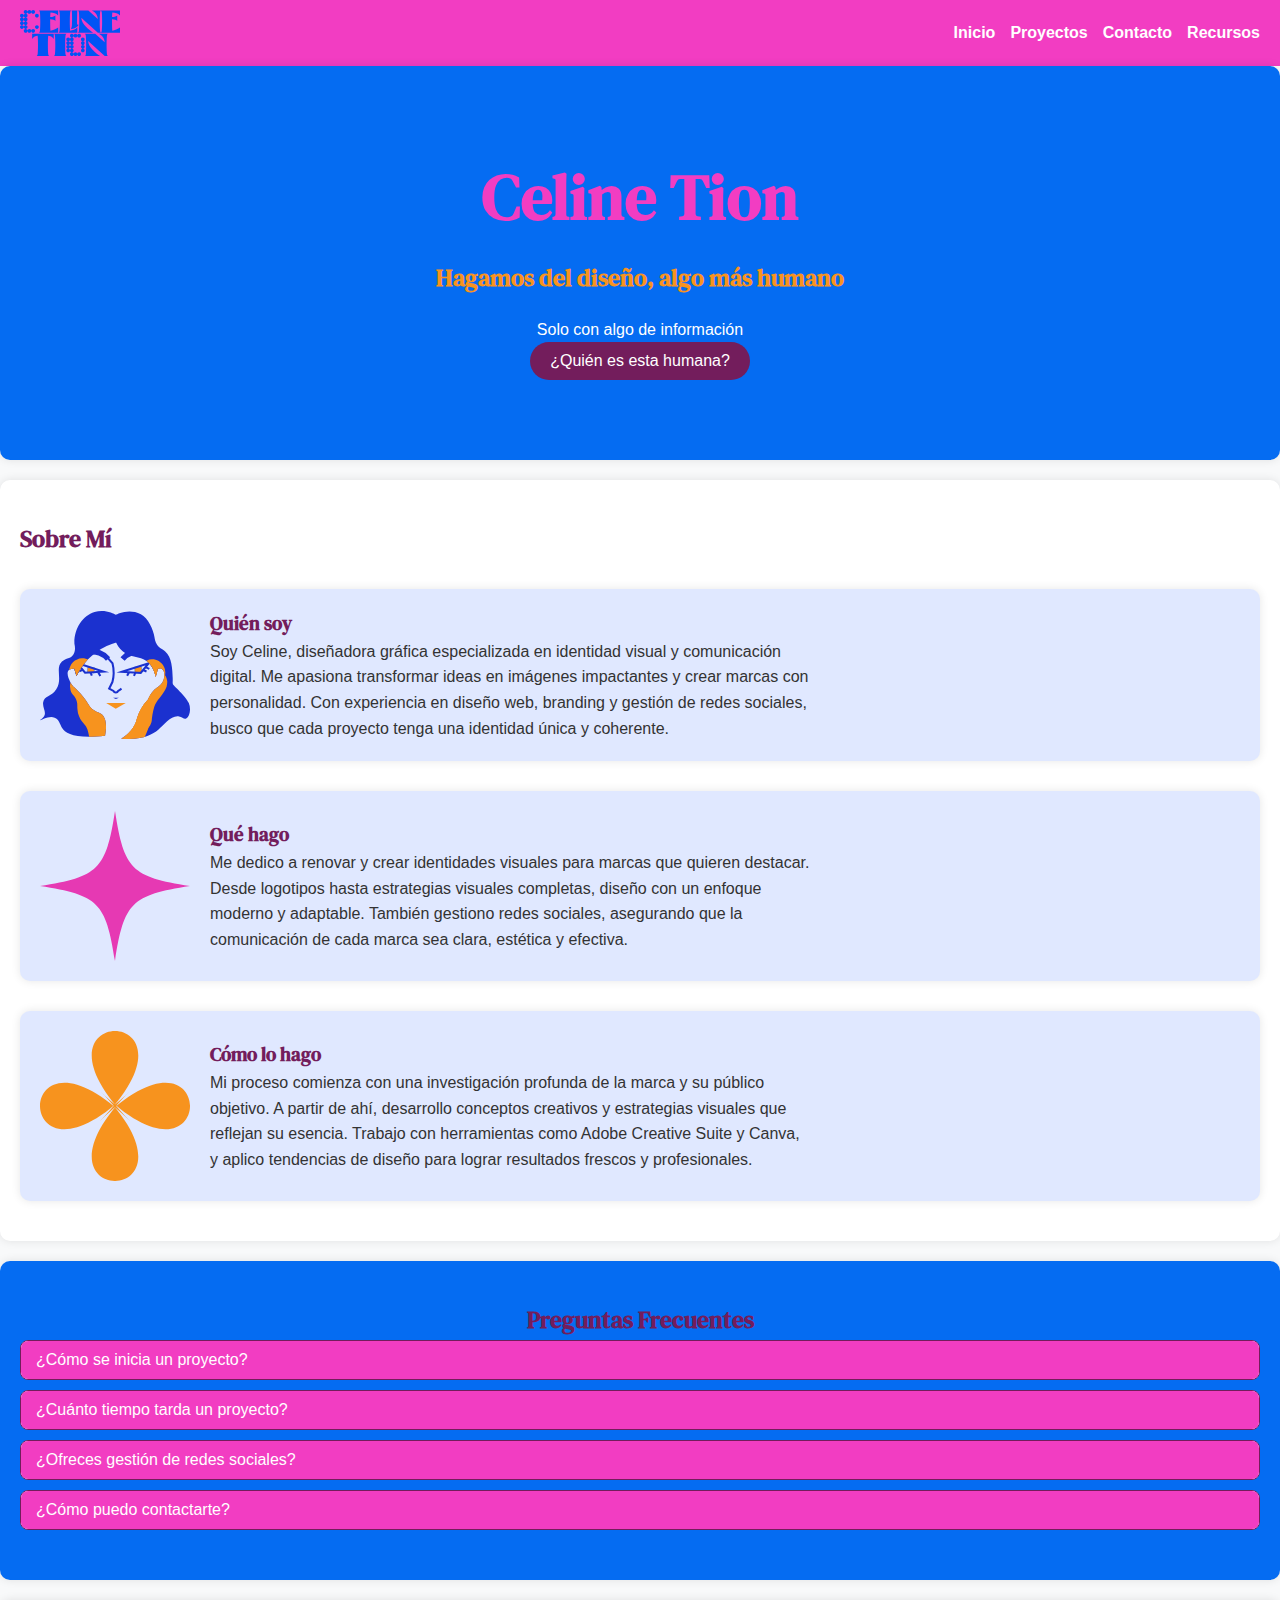
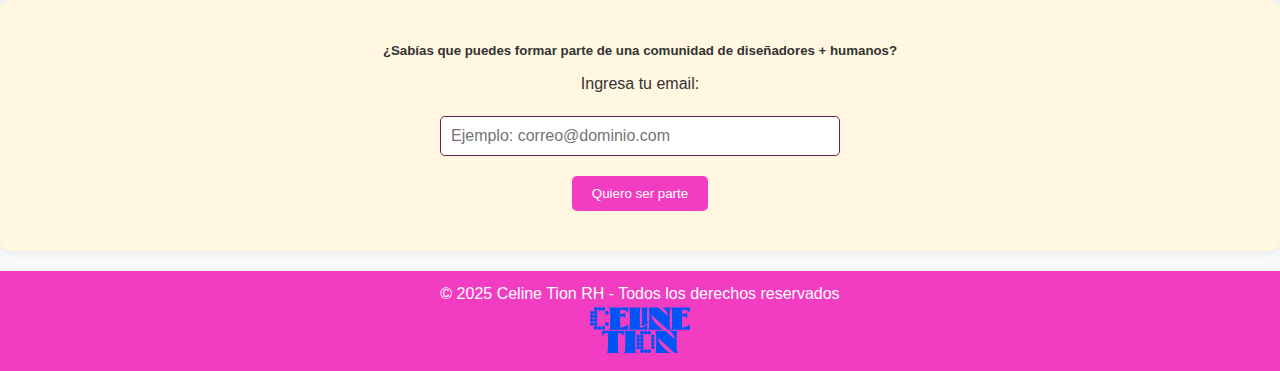
==== index.html @ 247fd108 "hice mi primer commit de prueba, solucioné el envío de formulario con formspree que me rompía el zoo" ====
<!DOCTYPE html>
<html lang="es">
<head>
    <meta charset="UTF-8">
    <meta name="viewport" content="width=device-width, initial-scale=1.0">
    <meta name="description" content="Portafolio de Celine Tion, diseñadora gráfica especializada en identidad visual y comunicación digital.">
    <link rel="stylesheet" href="./styles/style.css">
    <link rel="stylesheet" href="./styles/index.css">
    <script src="./scripts/script.js" defer></script>
    <title>Inicio</title>
</head>
<body>
    <header>
        <img src="./assets/logo_2.svg" alt="Isotipo Celine Tion" class="logo">
        <nav aria-label="Menú principal">
            <ul>
                <li><a href="./index.html">Inicio</a></li>
                <li><a href="./pages/proyectos.html">Proyectos</a></li>
                <li><a href="./pages/contacto.html">Contacto</a></li>
                <li><a href="./pages/recursos.html">Recursos</a></li>
            </ul>
        </nav>
    </header>

    <main>
        <section class="portada">
            <h1>Celine Tion</h1>
            <h2 class="subtitulo">Hagamos del diseño, algo más humano</h2>
            <p>Solo con algo de información</p>
            <button id="scroll-btn">¿Quién es esta humana?</button>
        </section>

        <section class="sobre_mi" aria-labelledby="sobre-mi">
            <h2 id="sobre-mi" class="visually-hidden">Sobre Mí</h2>
            <article class="seccion" aria-label="Quién soy">
                <img src="./assets/logo_1_1.svg" alt="Logotipo Celine Tion">
                <div class="texto">  
                    <h3 id="yo">Quién soy</h3>
                    <p>Soy Celine, diseñadora gráfica especializada en identidad visual y comunicación digital. Me apasiona transformar ideas en imágenes impactantes y crear marcas con personalidad. Con experiencia en diseño web, branding y gestión de redes sociales, busco que cada proyecto tenga una identidad única y coherente.</p>
                </div>
            </article>

            <article class="seccion" aria-label="Qué hago">
                <img src="./assets/icon_3.svg" alt="Icono estrella rosa">
                <div class="texto"> 
                    <h3>Qué hago</h3>
                    <p>Me dedico a renovar y crear identidades visuales para marcas que quieren destacar. Desde logotipos hasta estrategias visuales completas, diseño con un enfoque moderno y adaptable. También gestiono redes sociales, asegurando que la comunicación de cada marca sea clara, estética y efectiva.</p>
                </div>
            </article>

            <article class="seccion" aria-label="Cómo lo hago">
                <img src="./assets/icon_1.svg" alt="Icono flor azul">
                <div class="texto">
                    <h3>Cómo lo hago</h3>
                    <p>Mi proceso comienza con una investigación profunda de la marca y su público objetivo. A partir de ahí, desarrollo conceptos creativos y estrategias visuales que reflejan su esencia. Trabajo con herramientas como Adobe Creative Suite y Canva, y aplico tendencias de diseño para lograr resultados frescos y profesionales.</p>
                </div>
            </article>
        </section>

        <section class="faqs" aria-labelledby="faqs-heading">
            <h2 id="faqs-heading">Preguntas Frecuentes</h2>
            <div class="faq-item">
                <button class="faq-question" aria-expanded="false">¿Cómo se inicia un proyecto?</button>
                <div class="faq-answer" style="display: none;">Primero realizo una reunión para conocer las necesidades y objetivos del proyecto.</div>
            </div>
            <div class="faq-item">
                <button class="faq-question" aria-expanded="false">¿Cuánto tiempo tarda un proyecto?</button>
                <div class="faq-answer" style="display: none;">El tiempo varía según la complejidad, pero normalmente toma entre 2 y 4 semanas.</div>
            </div>
            <div class="faq-item">
                <button class="faq-question" aria-expanded="false">¿Ofreces gestión de redes sociales?</button>
                <div class="faq-answer" style="display: none;">Sí, puedo ayudarte a gestionar tus redes con una estrategia visual y de contenido coherente.</div>
            </div>
            <div class="faq-item">
                <button class="faq-question" aria-expanded="false">¿Cómo puedo contactarte?</button>
                <div class="faq-answer" style="display: none;">Puedes enviarme un correo o llenar el formulario en la página de contacto.</div>
            </div>
        </section>

        <section class="comunidad">
            <h5>¿Sabías que puedes formar parte de una comunidad de diseñadores + humanos?</h5>
            <form id="emailForm" action="https://formspree.io/f/xvgzjbze" method="POST">
                <label for="email">Ingresa tu email:</label>
                <input type="email" id="email" name="email" placeholder="Ejemplo: correo@dominio.com" required>
                <input type="submit" value="Quiero ser parte">
            </form>
            <p id="confirmationMessage" style="display: none; color: green; margin-top: 10px;">¡Gracias por suscribirte! Revisa tu correo.</p>
        </section>
    </main>

    <footer>
        <p>&copy; 2025 Celine Tion RH - Todos los derechos reservados</p>
        <img src="./assets/logo_2.svg" alt="Isotipo Celine Tion" class="logo">
    </footer>

    <script>
        // Desplazamiento suave al hacer clic en el botón
        document.getElementById("scroll-btn").addEventListener("click", function() {
            document.getElementById("yo").scrollIntoView({ behavior: "smooth" });
        });

        // Funcionalidad de las preguntas frecuentes (FAQs)
        document.querySelectorAll(".faq-question").forEach(button => {
            button.addEventListener("click", () => {
                const answer = button.nextElementSibling;
                const isExpanded = button.getAttribute("aria-expanded") === "true";
                button.setAttribute("aria-expanded", !isExpanded);
                answer.style.display = isExpanded ? "none" : "block";
            });
        });
    </script>
</body>
</html>
---- styles/style.css ----
/* ==============================
   GOOGLE FONTS - DM SERIF TEXT
============================== */
@import url('https://fonts.googleapis.com/css2?family=DM+Serif+Text:ital@0;1&display=swap');

/* ==============================
   RESET Y ESTILOS GENERALES
============================== */
* {
    margin: 0;
    padding: 0;
    box-sizing: border-box;
    font-family: Arial, sans-serif;
}

body {
    line-height: 1.6;
    background-color: #F8F9FA;
    color: #333;
    padding: 0;
    margin: 0;
}

h1, h2, h3 {
    font-family: "DM Serif Text", serif;
    color: #731D5C;
}

/* ==============================
   HEADER
============================== */
header {
    background-color: #F23DC2;
    display: flex;
    justify-content: space-between;
    align-items: center;
    padding: 10px 20px;
    color: white;
}

.logo {
    width: 100px;
}

nav ul {
    list-style: none;
    display: flex;
    gap: 15px;
    padding: 0;
    margin: 0;
}

nav ul li a {
    text-decoration: none;
    color: white;
    font-weight: bold;
    transition: color 0.3s ease;
}

nav ul li a:hover {
    color: #F28322;
}

/* ==============================
   BOTONES
============================== */
button, input[type="submit"] {
    padding: 10px 20px;
    border: none;
    border-radius: 5px;
    background-color: #F23DC2;
    color: white;
    cursor: pointer;
    transition: background-color 0.3s ease;
}

button:hover, input[type="submit"]:hover {
    background-color: #731D5C;
}

/* ==============================
   FORMULARIOS
============================== */
input[type="text"],
input[type="email"],
textarea {
    width: 100%;
    padding: 10px;
    margin: 10px 0;
    border: 1px solid #731D5C;
    border-radius: 5px;
    font-size: 16px;
}

/* ==============================
   SECCIONES GENERALES
============================== */
section {
    padding: 40px 20px;
    background-color: #FFF;
    margin-bottom: 20px;
    border-radius: 10px;
    box-shadow: 0 0 10px rgba(0, 0, 0, 0.1);
}

/* ==============================
   FOOTER
============================== */
footer {
    background-color: #F23DC2;
    color: white;
    text-align: center;
    padding: 10px 0;
    margin-top: 20px;
}

/* ==============================
   RESPONSIVE DESIGN
============================== */
@media (max-width: 768px) {
    header {
        flex-direction: column;
        padding: 10px;
    }

    nav ul {
        flex-direction: column;
        gap: 10px;
        padding-top: 10px;
    }

    input[type="text"],
    input[type="email"],
    button {
        width: 100%;
    }
}

@media (max-width: 480px) {
    h1 {
        font-size: 32px;
    }

    .logo {
        width: 80px;
    }
}
---- styles/index.css ----
/* ==============================
   ESTILOS ESPECÍFICOS PARA INDEX
============================== */

/* ==============================
   PORTADA
============================== */
.portada {
    text-align: center;
    padding: 80px 20px;
    background-color: #056CF2;
    color: white;
}

.portada h1 {
    font-size: 64px;
    color: #F23DC2;
    margin-bottom: 10px;
}

.portada .subtitulo {
    font-size: 24px;
    color: #F8931F;
    margin-bottom: 20px;
}

.portada button {
    padding: 10px 20px;
    border: none;
    border-radius: 20px;
    background-color: #731D5C;
    color: white;
    font-size: 16px;
    cursor: pointer;
    transition: background-color 0.3s ease;
}

.portada button:hover {
    background-color: #F28322;
}

/* ==============================
   SECCIÓN SOBRE MÍ
============================== */
.sobre_mi {
    display: flex;
    flex-direction: column;
    gap: 30px;
    padding: 40px 20px;
    background-color: #FFF;
}

.seccion {
    display: flex;
    flex-direction: row;
    align-items: center;
    gap: 20px;
    padding: 20px;
    background-color: #E0E8FF;
    border-radius: 10px;
    box-shadow: 0 0 10px rgba(0, 0, 0, 0.1);
    text-align: left;
}

.seccion img {
    width: 150px;
    height: auto;
}

.texto {
    max-width: 600px;
}

/* ==============================
   PREGUNTAS FRECUENTES (FAQ)
============================== */
.faqs {
    padding: 40px 20px;
    background-color: #056CF2;
    text-align: center;
    color: white;
}

.faq-item {
    margin-bottom: 10px;
    border: 1px solid #731D5C;
    border-radius: 8px;
    overflow: hidden;
    background-color: white;
}

.faq-question {
    width: 100%;
    padding: 10px 15px;
    background-color: #F23DC2;
    color: white;
    text-align: left;
    border: none;
    cursor: pointer;
    font-size: 16px;
}

.faq-answer {
    padding: 10px 15px;
    background-color: white;
    display: none;
    border-top: 1px solid #ccc;
    color: #333;
}

/* ==============================
   SECCIÓN COMUNIDAD
============================== */
.comunidad {
    padding: 40px 20px;
    text-align: center;
    background-color: #FFF7E0;
    border-radius: 10px;
    margin: 20px 0;
}

.comunidad form {
    margin-top: 10px;
    display: flex;
    flex-direction: column;
    gap: 10px;
    align-items: center;
}

.comunidad input[type="email"] {
    padding: 10px;
    border-radius: 5px;
    border: 1px solid #731D5C;
    width: 100%;
    max-width: 400px;
}

.comunidad input[type="submit"] {
    padding: 10px 20px;
    background-color: #F23DC2;
    color: white;
    border: none;
    border-radius: 5px;
    cursor: pointer;
    transition: background-color 0.3s ease;
}

.comunidad input[type="submit"]:hover {
    background-color: #731D5C;
}

/* ==============================
   RESPONSIVE DESIGN
============================== */
@media (max-width: 768px) {
    .seccion {
        flex-direction: column;
        text-align: center;
    }

    .seccion img {
        width: 100px;
    }

    .portada h1 {
        font-size: 48px;
    }
}

@media (max-width: 480px) {
    .portada h1 {
        font-size: 36px;
    }

    .comunidad input[type="email"] {
        width: 100%;
    }
}
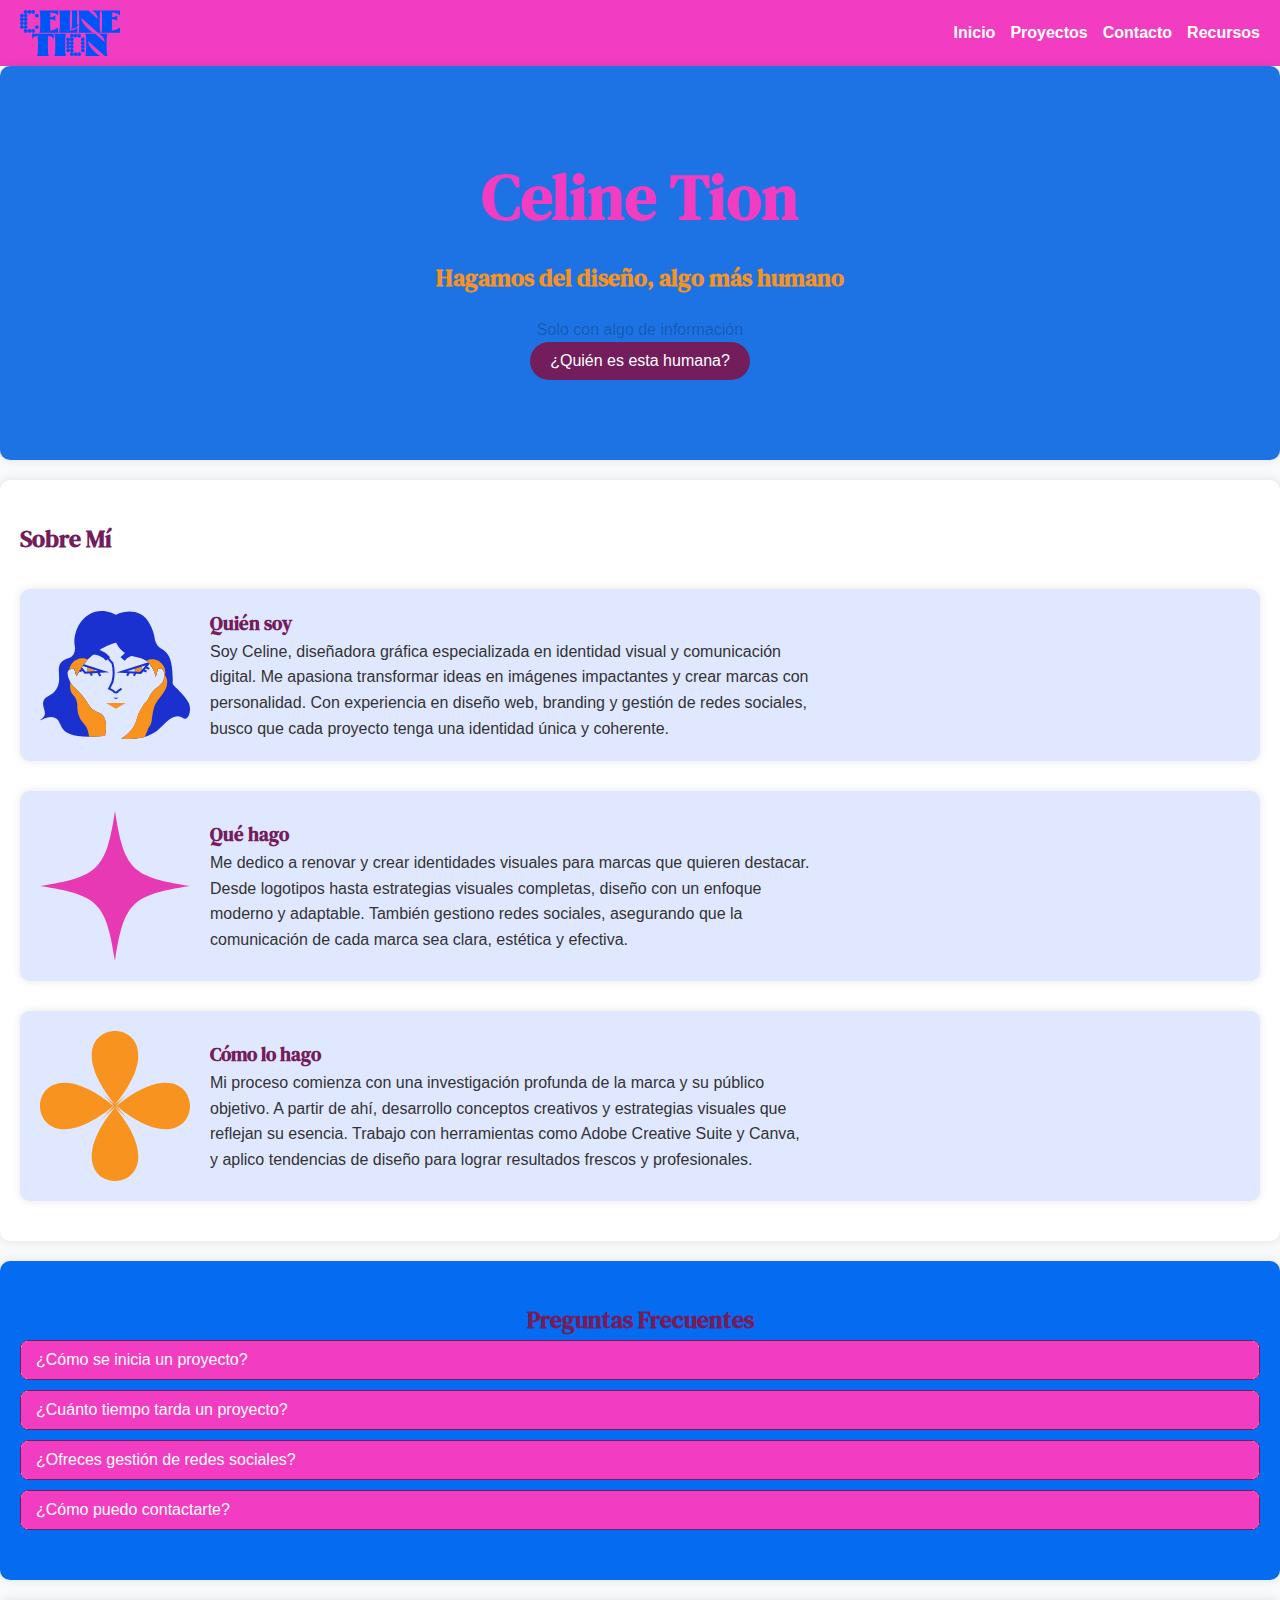
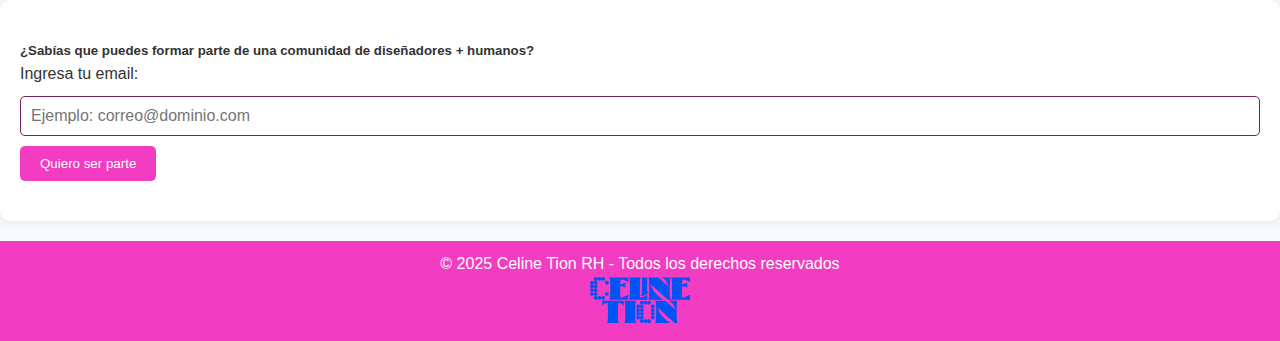
==== commit 0c52c9e1: "arreglé todo el css, adapté los html y saqué js que no entra en la entrega" ====
--- a/index.html
+++ b/index.html
@@ -5,8 +5,6 @@
     <meta name="viewport" content="width=device-width, initial-scale=1.0">
     <meta name="description" content="Portafolio de Celine Tion, diseñadora gráfica especializada en identidad visual y comunicación digital.">
     <link rel="stylesheet" href="./styles/style.css">
-    <link rel="stylesheet" href="./styles/index.css">
-    <script src="./scripts/script.js" defer></script>
     <title>Inicio</title>
 </head>
 <body>
@@ -23,7 +21,7 @@
     </header>
 
     <main>
-        <section class="portada">
+        <section class="portada-index">
             <h1>Celine Tion</h1>
             <h2 class="subtitulo">Hagamos del diseño, algo más humano</h2>
             <p>Solo con algo de información</p>
@@ -77,7 +75,7 @@
             </div>
         </section>
 
-        <section class="comunidad">
+        <section class="comunidad-index">
             <h5>¿Sabías que puedes formar parte de una comunidad de diseñadores + humanos?</h5>
             <form id="emailForm" action="https://formspree.io/f/xvgzjbze" method="POST">
                 <label for="email">Ingresa tu email:</label>
@@ -109,5 +107,6 @@
             });
         });
     </script>
+
 </body>
 </html>
--- a/styles/style.css
+++ b/styles/style.css
@@ -1,11 +1,12 @@
-/* ==============================
-   GOOGLE FONTS - DM SERIF TEXT
-============================== */
+/*    GOOGLE FONTS - DM SERIF TEXT */
 @import url('https://fonts.googleapis.com/css2?family=DM+Serif+Text:ital@0;1&display=swap');
 
-/* ==============================
-   RESET Y ESTILOS GENERALES
-============================== */
+/*   ESTILOS GENERALES */
+
+html {
+    scroll-behavior: smooth;
+}
+
 * {
     margin: 0;
     padding: 0;
@@ -26,9 +27,7 @@
     color: #731D5C;
 }
 
-/* ==============================
-   HEADER
-============================== */
+/* HEADER */
 header {
     background-color: #F23DC2;
     display: flex;
@@ -61,9 +60,7 @@
     color: #F28322;
 }
 
-/* ==============================
-   BOTONES
-============================== */
+/* BOTONES */
 button, input[type="submit"] {
     padding: 10px 20px;
     border: none;
@@ -78,9 +75,7 @@
     background-color: #731D5C;
 }
 
-/* ==============================
-   FORMULARIOS
-============================== */
+/* FORMULARIOS */
 input[type="text"],
 input[type="email"],
 textarea {
@@ -92,9 +87,7 @@
     font-size: 16px;
 }
 
-/* ==============================
-   SECCIONES GENERALES
-============================== */
+/* SECCIONES GENERALES */
 section {
     padding: 40px 20px;
     background-color: #FFF;
@@ -103,9 +96,7 @@
     box-shadow: 0 0 10px rgba(0, 0, 0, 0.1);
 }
 
-/* ==============================
-   FOOTER
-============================== */
+/* FOOTER */
 footer {
     background-color: #F23DC2;
     color: white;
@@ -114,34 +105,1143 @@
     margin-top: 20px;
 }
 
-/* ==============================
-   RESPONSIVE DESIGN
-============================== */
+/* INDEX */
+
+/* PORTADA */
+.portada-index {
+    text-align: center;
+    padding: 80px 20px;
+    background-color: #1d73e4;
+    color: rgba(0, 0, 0, 0.233);
+}
+
+.portada-index h1 {
+    font-size: 64px;
+    color: #f23dc2;
+    margin-bottom: 10px;
+}
+
+.portada-index .subtitulo {
+    font-size: 24px;
+    color: #F8931F;
+    margin-bottom: 20px;
+}
+
+.portada-index button {
+    padding: 10px 20px;
+    border: none;
+    border-radius: 20px;
+    background-color: #731D5C;
+    color: white;
+    font-size: 16px;
+    cursor: pointer;
+    transition: background-color 0.3s ease;
+}
+
+.portada-index button:hover {
+    background-color: #F28322;
+}
+
+/* SECCIÓN SOBRE MÍ */
+.sobre_mi {
+    display: flex;
+    flex-direction: column;
+    gap: 30px;
+    padding: 40px 20px;
+    background-color: #FFF;
+}
+
+.seccion {
+    display: flex;
+    flex-direction: row;
+    align-items: center;
+    gap: 20px;
+    padding: 20px;
+    background-color: #E0E8FF;
+    border-radius: 10px;
+    box-shadow: 0 0 10px rgba(0, 0, 0, 0.1);
+    text-align: left;
+}
+
+.seccion img {
+    width: 150px;
+    height: auto;
+}
+
+.texto {
+    max-width: 600px;
+}
+
+/* PREGUNTAS FRECUENTES (FAQ) */
+.faqs {
+    padding: 40px 20px;
+    background-color: #056CF2;
+    text-align: center;
+    color: white;
+}
+
+.faq-item {
+    margin-bottom: 10px;
+    border: 1px solid #731D5C;
+    border-radius: 8px;
+    overflow: hidden;
+    background-color: white;
+}
+
+.faq-question {
+    width: 100%;
+    padding: 10px 15px;
+    background-color: #F23DC2;
+    color: white;
+    text-align: left;
+    border: none;
+    cursor: pointer;
+    font-size: 16px;
+}
+
+.faq-answer {
+    padding: 10px 15px;
+    background-color: white;
+    display: none;
+    border-top: 1px solid #ccc;
+    color: #333;
+}
+
+/*  SECCIÓN COMUNIDAD */
+.comunidad {
+    padding: 40px 20px;
+    background-color: #F28322;
+    border-radius: 10px;
+    margin: 20px auto;
+    text-align: center;
+    display: flex;
+    flex-direction: column;
+    align-items: center;
+    max-width: 800px;
+    box-shadow: 0 0 10px rgba(0, 0, 0, 0.1);
+}
+
+.comunidad form {
+    margin-top: 20px;
+    display: flex;
+    flex-direction: column;
+    gap: 15px;
+    align-items: center;
+    width: 100%;
+    max-width: 600px;
+}
+
+.comunidad input[type="email"] {
+    padding: 10px;
+    border-radius: 5px;
+    border: 1px solid #731D5C;
+    width: 100%;
+    max-width: 400px;
+    text-align: center;
+}
+
+.comunidad input[type="submit"] {
+    padding: 10px 20px;
+    background-color: #F23DC2;
+    color: white;
+    border: none;
+    border-radius: 5px;
+    cursor: pointer;
+    transition: background-color 0.3s ease;
+}
+
+.comunidad input[type="submit"]:hover {
+    background-color: #731D5C;
+}
+
+
+/*  RESPONSIVE DESIGN */
 @media (max-width: 768px) {
-    header {
+    .seccion {
         flex-direction: column;
+        text-align: center;
+    }
+
+    .seccion img {
+        width: 100px;
+    }
+
+    .portada h1 {
+        font-size: 48px;
+    }
+}
+
+@media (max-width: 480px) {
+    .portada h1 {
+        font-size: 36px;
+    }
+
+    .comunidad input[type="email"] {
+        width: 100%;
+    }
+}
+
+
+/* PROYECTOS */
+
+/* SECCIÓN PORTADA DE PROYECTOS */
+.proyectos-hero {
+    text-align: center;
+    padding: 100px 20px;
+    background-color: #056CF2;
+    color: white;
+}
+
+.proyectos-hero h1 {
+    font-size: 72px;
+    color: #F23DC2;
+    margin-bottom: 10px;
+    font-family: 'DM Serif Text', serif;
+}
+
+.proyectos-hero .proyectos-subtitulo {
+    font-size: 28px;
+    color: #F8931F;
+    margin-bottom: 30px;
+}
+
+.proyectos-boton {
+    padding: 12px 24px;
+    border: none;
+    border-radius: 30px;
+    background-color: #731D5C;
+    color: white;
+    font-size: 18px;
+    text-decoration: none;
+    display: inline-block;
+    transition: background-color 0.3s ease;
+}
+
+.proyectos-boton:hover {
+    background-color: #F28322;
+}
+
+/* VIDEO DESTACADO */
+.proyectos-video-destacado {
+    padding: 60px 20px;
+    text-align: center;
+    background-color: #FFF7E0;
+}
+
+.proyectos-video-destacado video {
+    max-width: 800px;
+    width: 100%;
+    border-radius: 10px;
+    box-shadow: 0 0 10px rgba(0, 0, 0, 0.1);
+}
+
+/* GALERÍA DE PROYECTOS */
+.proyectos-galeria-proyectos {
+    padding: 60px 20px;
+    background-color: #FFF;
+    text-align: center;
+}
+
+.proyectos-galeria {
+    display: grid;
+    grid-template-columns: repeat(auto-fill, minmax(300px, 1fr));
+    gap: 20px;
+    padding: 20px;
+}
+
+.proyectos-galeria a {
+    display: block;
+    border-radius: 10px;
+    overflow: hidden;
+    box-shadow: 0 0 10px rgba(0, 0, 0, 0.1);
+    transition: transform 0.3s ease;
+}
+
+.proyectos-galeria a:hover {
+    transform: scale(1.05);
+}
+
+.proyectos-galeria img {
+    width: 100%;
+    height: auto;
+    display: block;
+    border-radius: 10px;
+}
+
+.proyecto-item {
+    position: relative;
+    overflow: hidden;
+    border-radius: 15px;
+    box-shadow: 0 0 10px rgba(0, 0, 0, 0.1);
+    transition: transform 0.3s ease;
+}
+
+.proyecto-item img {
+    width: 100%;
+    display: block;
+    border-radius: 15px;
+}
+
+.proyecto-item .proyecto-overlay {
+    position: absolute;
+    top: 0;
+    left: 0;
+    width: 100%;
+    height: 100%;
+    background-color: rgba(0, 0, 0, 0.7);
+    color: white;
+    display: flex;
+    flex-direction: column;
+    justify-content: center;
+    align-items: center;
+    opacity: 0;
+    transition: opacity 0.3s ease;
+    text-align: center;
+    border-radius: 15px;
+}
+
+.proyecto-item:hover .proyecto-overlay {
+    opacity: 1;
+}
+
+.proyecto-item .proyecto-overlay h3 {
+    font-size: 22px;
+    margin: 0;
+}
+
+.proyecto-item .proyecto-overlay p {
+    font-size: 16px;
+    margin: 5px 0 0;
+}
+
+/* TESTIMONIOS */
+.proyectos-testimonios {
+    padding: 60px 20px;
+    background-color: #E0E8FF;
+    text-align: center;
+}
+
+.proyectos-testimonio {
+    margin: 30px auto;
+    padding: 30px;
+    background-color: white;
+    border-radius: 15px;
+    box-shadow: 0 0 15px rgba(0, 0, 0, 0.1);
+    max-width: 800px;
+    text-align: center;
+}
+
+.proyectos-testimonio figure {
+    margin: 0;
+}
+
+.proyectos-testimonio img {
+    width: 150px;
+    height: 150px;
+    border-radius: 50%;
+    object-fit: cover;
+    margin-bottom: 10px;
+}
+
+.proyectos-blockquote {
+    font-style: italic;
+    color: #444;
+    font-size: 20px;
+    margin-bottom: 10px;
+}
+
+/* SECCIÓN DISEÑO HUMANO */
+.proyectos-diseno-humano {
+    padding: 60px 20px;
+    background-color: #FFF7E0;
+    text-align: center;
+}
+
+.proyectos-diseno-humano .contenido {
+    max-width: 800px;
+    margin: 0 auto;
+    text-align: justify;
+    column-count: 2;
+    column-gap: 30px;
+}
+
+/* RESPONSIVE DESIGN */
+@media (max-width: 768px) {
+    .proyectos-hero {
+        padding: 60px 10px;
+    }
+
+    .proyectos-hero h1 {
+        font-size: 42px;
+    }
+
+    .proyectos-hero .proyectos-subtitulo {
+        font-size: 20px;
+    }
+
+    .proyectos-boton {
+        padding: 8px 16px;
+        font-size: 14px;
+    }
+
+    .proyectos-galeria {
+        grid-template-columns: 1fr;
         padding: 10px;
     }
 
-    nav ul {
+    .proyecto-item .proyecto-overlay h3 {
+        font-size: 18px;
+    }
+
+    .proyecto-item .proyecto-overlay p {
+        font-size: 14px;
+    }
+
+    .proyectos-diseno-humano .contenido {
+        column-count: 1;
+    }
+}
+
+@media (max-width: 480px) {
+    .proyectos-hero h1 {
+        font-size: 32px;
+    }
+
+    .proyectos-hero .proyectos-subtitulo {
+        font-size: 18px;
+    }
+
+    .proyectos-boton {
+        padding: 8px 14px;
+        font-size: 14px;
+    }
+
+    .proyectos-galeria a {
+        width: 100%;
+        margin-bottom: 10px;
+    }
+
+    .proyecto-item .proyecto-overlay {
+        padding: 10px;
+    }
+}
+
+
+/* CONTACTO */
+
+/* SECCIÓN PORTADA */
+.contacto-portada {
+    padding: 80px 20px;
+    background-color: #E0E8FF;
+    text-align: center;
+    font-weight: 700;
+}
+
+.contacto-formulario {
+    display: flex;
+    justify-content: center;
+    align-items: center;
+    gap: 30px;
+    padding: 40px 20px;
+    background-color: #0054F5;
+    color: #E0E8FF;
+    border-radius: 10px;
+    box-shadow: 0 0 10px rgba(0, 0, 0, 0.1);
+    flex-wrap: wrap;
+}
+
+.contacto-imagen img {
+    width: 300px;
+    border-radius: 10px;
+}
+
+.contacto-form {
+    display: flex;
+    flex-direction: column;
+    gap: 10px;
+    max-width: 400px;
+    width: 100%;
+}
+
+.contacto-input {
+    padding: 10px;
+    border-radius: 5px;
+    border: 1px solid #731D5C;
+    width: 100%;
+}
+
+.contacto-boton {
+    padding: 10px 20px;
+    border: none;
+    background-color: #F23DC2;
+    color: white;
+    border-radius: 5px;
+    cursor: pointer;
+    transition: background-color 0.3s ease;
+}
+
+.contacto-boton:hover {
+    background-color: #731D5C;
+}
+
+/* SERVICIOS */
+.contacto-servicios {
+    padding: 60px 20px;
+    background-color: #FFF7E0;
+    text-align: center;
+}
+
+.contacto-servicios-grid {
+    display: grid;
+    grid-template-columns: repeat(auto-fill, minmax(300px, 1fr));
+    gap: 20px;
+    padding: 20px;
+    width: 100%;
+    max-width: 1200px;
+    margin: 0 auto;
+}
+
+.contacto-servicios-grid article {
+    display: flex;
+    flex-direction: column;
+    justify-content: space-between;
+    background-color: white;
+    padding: 20px;
+    border-radius: 10px;
+    box-shadow: 0 0 10px rgba(0, 0, 0, 0.1);
+    text-align: center;
+    height: 100%;
+}
+
+.contacto-servicios-grid article:hover {
+    transform: translateY(-5px);
+}
+
+.contacto-servicios-grid img {
+    width: 100%;
+    border-radius: 10px;
+    height: auto;
+    margin-bottom: 10px;
+}
+
+/* VIDEO DE TESTIMONIOS */
+.contacto-video-testimonios h2 {
+    color: #F28322;
+    text-align: center;
+}
+
+.contacto-video-testimonios {
+    background-color: #0054F5;
+}
+
+.contacto-video-testimonios video {
+    max-width: 800px;
+    width: 100%;
+    height: auto;
+    display: block;
+    margin: 0 auto;
+    border-radius: 10px;
+    box-shadow: 0 0 10px rgba(0, 0, 0, 0.1);
+}
+
+/* VENTAJAS DE UN DISEÑO HUMANO */
+.contacto-ventajas {
+    padding: 60px 20px;
+    background-color: #FFF;
+    text-align: center;
+}
+
+.contacto-ventajas ul {
+    list-style: none;
+    padding: 0;
+    display: flex;
+    flex-direction: column;
+    gap: 20px;
+    max-width: 800px;
+    margin: 0 auto;
+}
+
+.contacto-ventajas li {
+    display: flex;
+    align-items: center;
+    gap: 10px;
+    font-size: 18px;
+}
+
+.contacto-ventajas img {
+    width: 50px;
+    height: auto;
+    margin-right: 10px;
+    vertical-align: middle;
+}
+
+/* INFORMACIÓN DE CONTACTO */
+.contacto-informacion {
+    padding: 60px 20px;
+    background-color: #F28322;
+    color: white;
+    text-align: center;
+}
+
+.contacto-informacion h2 {
+    font-size: 40px;
+    margin-bottom: 20px;
+}
+
+.contacto-informacion ul {
+    list-style: none;
+    padding: 0;
+    display: flex;
+    flex-direction: column;
+    gap: 15px;
+    align-items: center;
+}
+
+.contacto-informacion li {
+    display: flex;
+    align-items: center;
+    gap: 10px;
+    font-size: 18px;
+}
+
+.contacto-informacion li::before {
+    content: '';
+    display: inline-block;
+    width: 24px;
+    height: 24px;
+}
+
+/* BOTÓN DE LINKS */
+.contacto-link {
+    display: inline-block;
+    margin-top: 20px;
+    padding: 10px 20px;
+    background-color: #731D5C;
+    color: white;
+    border-radius: 5px;
+    text-decoration: none;
+    transition: background-color 0.3s ease;
+}
+
+.contacto-link:hover {
+    background-color: #F28322;
+}
+
+/* RESPONSIVE DESIGN */
+@media (max-width: 768px) {
+    .contacto-formulario {
         flex-direction: column;
+        padding: 20px;
+    }
+
+    .contacto-imagen img {
+        width: 100%;
+        max-width: 400px;
+    }
+
+    .contacto-servicios-grid {
+        grid-template-columns: 1fr;
+    }
+
+    .contacto-informacion ul {
         gap: 10px;
-        padding-top: 10px;
-    }
-
-    input[type="text"],
-    input[type="email"],
-    button {
+    }
+}
+
+@media (max-width: 480px) {
+    .contacto-portada h1 {
+        font-size: 36px;
+    }
+
+    .contacto-portada h2 {
+        font-size: 18px;
+    }
+
+    .contacto-boton {
+        font-size: 16px;
+        padding: 10px 20px;
+    }
+}
+
+
+/* PROYECTO 1 */
+
+/* Sección Hero del Proyecto */
+.proyecto-hero {
+    position: relative;
+    padding: 120px 20px;
+    color: white;
+    text-align: center;
+    display: flex;
+    flex-direction: column;
+    align-items: center;
+    justify-content: center;
+    overflow: hidden;
+    background-image: url('../assets/portada_proyecto1.jpg');
+    background-size: cover;
+    background-position: center;
+    background-repeat: no-repeat;
+}
+
+.proyecto-hero-content {
+    position: relative;
+    z-index: 2;
+    padding: 40px;
+    background: rgba(0, 0, 0, 0.6);
+    border-radius: 10px;
+    box-shadow: 0 0 20px rgba(0, 0, 0, 0.5);
+    max-width: 800px;
+    width: 100%;
+    text-align: center;
+}
+
+.proyecto-hero-content h1, 
+.proyecto-hero-content h2, 
+.proyecto-hero-content h3 {
+    color: rgba(255, 255, 255, 0.9);
+    margin: 10px 0;
+    text-shadow: 2px 2px 4px rgba(0, 0, 0, 0.7);
+}
+
+.proyecto-hero-content h1 {
+    font-size: 64px;
+}
+
+.proyecto-hero-content h2 {
+    font-size: 28px;
+    margin-bottom: 20px;
+}
+
+.proyecto-hero-content h3 {
+    font-size: 24px;
+}
+
+/* Botón específico */
+.proyecto-boton {
+    padding: 12px 24px;
+    background-color: #731D5C;
+    color: white;
+    border: none;
+    border-radius: 30px;
+    text-decoration: none;
+    font-size: 18px;
+    transition: background-color 0.3s ease;
+    display: inline-block;
+}
+
+.proyecto-boton:hover {
+    background-color: #F28322;
+}
+
+/* Software Utilizado */
+.proyecto-software {
+    padding: 60px 20px;
+    background-color: #FFF7E0;
+    text-align: center;
+}
+
+.proyecto-herramientas {
+    display: flex;
+    flex-wrap: wrap;
+    gap: 30px;
+    justify-content: center;
+    padding: 20px 0;
+}
+
+.proyecto-herramientas article {
+    background-color: white;
+    padding: 20px;
+    border-radius: 10px;
+    box-shadow: 0 0 10px rgba(0, 0, 0, 0.1);
+    text-align: center;
+    width: 300px;
+    transition: transform 0.3s ease;
+}
+
+.proyecto-herramientas article:hover {
+    transform: scale(1.05);
+}
+
+.proyecto-herramientas img {
+    width: 80px;
+    margin-bottom: 10px;
+}
+
+/* Testimonio */
+.proyecto-testimonio {
+    padding: 60px 20px;
+    background-color: #E0E8FF;
+    text-align: center;
+}
+
+.proyecto-testimonio figure {
+    display: flex;
+    flex-direction: column;
+    align-items: center;
+    gap: 10px;
+}
+
+.proyecto-testimonio img {
+    width: 150px;
+    height: 150px;
+    border-radius: 50%;
+    object-fit: cover;
+    box-shadow: 0 0 10px rgba(0, 0, 0, 0.3);
+}
+
+/* Highlights del Proyecto */
+.proyecto-highlights {
+    padding: 60px 20px;
+    background-color: #FFF;
+    text-align: center;
+}
+
+.proyecto-highlights-grid {
+    display: flex;
+    flex-wrap: wrap;
+    justify-content: center;
+    gap: 30px;
+    max-width: 1200px;
+    margin: 0 auto;
+}
+
+.proyecto-highlights-grid article {
+    background-color: white;
+    padding: 20px;
+    border-radius: 10px;
+    box-shadow: 0 0 10px rgba(0, 0, 0, 0.1);
+    text-align: center;
+    width: 320px;
+    transition: transform 0.3s ease;
+}
+
+.proyecto-highlights-grid article:hover {
+    transform: scale(1.05);
+}
+
+.proyecto-highlight-img {
+    width: 100%;
+    max-width: 300px;
+    border-radius: 10px;
+    margin-bottom: 10px;
+    cursor: pointer;
+}
+
+/* Conclusión del Proyecto */
+.proyecto-conclusion {
+    padding: 60px 20px;
+    background-color: #FFF7E0;
+    text-align: center;
+}
+
+.proyecto-conclusion p {
+    max-width: 800px;
+    margin: 0 auto 20px;
+    font-size: 18px;
+}
+
+/* Botón Final */
+.proyecto-boton-final {
+    margin-top: 30px;
+}
+
+/* Responsive Design */
+@media (max-width: 768px) {
+    .proyecto-hero-content h1 {
+        font-size: 48px;
+    }
+
+    .proyecto-hero-content h2 {
+        font-size: 22px;
+    }
+
+    .proyecto-herramientas,
+    .proyecto-highlights-grid {
+        flex-direction: column;
+        align-items: center;
+    }
+
+    .proyecto-herramientas article,
+    .proyecto-highlights-grid article {
         width: 100%;
+        max-width: 400px;
+        margin: 0 auto;
     }
 }
 
 @media (max-width: 480px) {
-    h1 {
-        font-size: 32px;
-    }
-
-    .logo {
-        width: 80px;
-    }
-}+    .proyecto-hero-content h1 {
+        font-size: 36px;
+    }
+
+    .proyecto-hero-content h2 {
+        font-size: 18px;
+    }
+
+    .proyecto-boton {
+        font-size: 16px;
+        padding: 10px 20px;
+    }
+
+    .proyecto-testimonio img {
+        width: 120px;
+        height: 120px;
+    }
+}
+
+
+/* RECURSOS */
+
+/* SECCIÓN DE LA NEWSLETTER */
+.newsletter {
+    display: flex;
+    justify-content: center;
+    align-items: center;
+    padding: 80px 20px;
+    background-color: #f8f8f8;
+    flex-wrap: wrap;
+}
+
+.newsletter-contenido {
+    display: flex;
+    flex-wrap: wrap;
+    align-items: center;
+    gap: 40px;
+    max-width: 1200px;
+    width: 100%;
+}
+
+.newsletter-img {
+    width: 100%;
+    max-width: 400px;
+    border-radius: 10px;
+    object-fit: cover;
+}
+
+.newsletter-texto {
+    flex: 1;
+    min-width: 300px;
+    text-align: left;
+}
+
+.newsletter-texto h1 {
+    font-size: 48px;
+    color: #0054F5;
+    margin-bottom: 10px;
+}
+
+.newsletter-texto h2 {
+    font-size: 28px;
+    color: #F28322;
+    margin-bottom: 20px;
+}
+
+.form-newsletter {
+    display: flex;
+    flex-direction: column;
+    gap: 10px;
+}
+
+.form-newsletter input[type="email"] {
+    padding: 10px;
+    font-size: 16px;
+    border: 1px solid #ccc;
+    border-radius: 5px;
+    width: 100%;
+    max-width: 400px;
+}
+
+.form-newsletter input[type="submit"] {
+    padding: 10px 20px;
+    background-color: #731D5C;
+    color: white;
+    border: none;
+    border-radius: 5px;
+    cursor: pointer;
+    transition: background-color 0.3s;
+}
+
+.form-newsletter input[type="submit"]:hover {
+    background-color: #F28322;
+}
+
+/* SECCIÓN DE RECURSOS */
+.recursos {
+    padding: 60px 20px;
+    background-color: #F28322;
+    text-align: center;
+    color: #E0E8FF;
+    font-weight: 550;
+}
+
+.recursos-info {
+    margin-bottom: 40px;
+}
+
+.home_community_icon {
+    width: 150px;
+    padding: 10px;
+    margin-bottom: 10px;
+    background-color: #e9f1ff;
+    border-radius: 10px;
+}
+
+.categorias-recursos {
+    display: flex;
+    justify-content: center;
+    gap: 30px;
+    flex-wrap: wrap;
+}
+
+.categorias-recursos figure {
+    text-align: center;
+    background-color: #0054F5;
+    color: #E0E8FF;
+    font-weight: 700;
+    padding: 20px;
+    border-radius: 10px;
+    box-shadow: 0 0 10px rgba(0, 0, 0, 0.1);
+    width: 250px;
+    transition: transform 0.3s ease;
+}
+
+.categorias-recursos figure:hover {
+    transform: scale(1.05);
+}
+
+.recursos_icon {
+    width: 80px;
+    margin-bottom: 10px;
+}
+
+/* TESTIMONIOS */
+.testimonios {
+    padding: 60px 20px;
+    background-color: #E0E8FF;
+    text-align: center;
+}
+
+.testimonio {
+    margin: 20px auto;
+    max-width: 800px;
+    padding: 40px 20px;
+    background-color: white;
+    border-radius: 10px;
+    box-shadow: 0 0 10px rgba(0, 0, 0, 0.1);
+    position: relative;
+    overflow: hidden;
+}
+
+.testimonio::before,
+.testimonio::after {
+    content: "";
+    background-image: url('../assets/doble-comillas.png');
+    background-size: 60px;
+    background-repeat: no-repeat;
+    position: absolute;
+    width: 60px;
+    height: 60px;
+    opacity: 0.3;
+}
+
+.testimonio::before {
+    top: 10px;
+    left: 10px;
+}
+
+.testimonio::after {
+    bottom: 10px;
+    right: 10px;
+    transform: rotate(180deg);
+}
+
+blockquote {
+    font-size: 18px;
+    color: #444;
+    margin: 0;
+    position: relative;
+    z-index: 1;
+}
+
+/* NEWSLETTER FINAL */
+.newsletter-final {
+    padding: 60px 20px;
+    background-color: #FFF;
+    text-align: center;
+}
+
+.formulario-newsletter {
+    display: flex;
+    flex-direction: column;
+    gap: 10px;
+    max-width: 600px;
+    margin: 0 auto;
+}
+
+.formulario-newsletter input[type="email"] {
+    padding: 10px;
+    font-size: 16px;
+    border: 1px solid #ccc;
+    border-radius: 5px;
+    width: 100%;
+}
+
+.formulario-newsletter input[type="submit"] {
+    padding: 10px 20px;
+    background-color: #731D5C;
+    color: white;
+    border: none;
+    border-radius: 5px;
+    cursor: pointer;
+    transition: background-color 0.3s;
+}
+
+.formulario-newsletter input[type="submit"]:hover {
+    background-color: #F28322;
+}
+
+/* RESPONSIVE DESIGN */
+@media (max-width: 768px) {
+    .newsletter-contenido {
+        flex-direction: column;
+        align-items: center;
+        text-align: center;
+    }
+
+    .newsletter-img {
+        width: 80%;
+        margin-bottom: 20px;
+    }
+
+    .newsletter-texto {
+        width: 100%;
+    }
+
+    .categorias-recursos {
+        flex-direction: column;
+        align-items: center;
+    }
+
+    .categorias-recursos figure {
+        width: 100%;
+        max-width: 300px;
+    }
+}
+
+@media (max-width: 480px) {
+    .newsletter-texto h1 {
+        font-size: 36px;
+    }
+
+    .newsletter-texto h2 {
+        font-size: 20px;
+    }
+
+    .form-newsletter input[type="email"] {
+        width: 100%;
+    }
+
+    .categorias-recursos figure {
+        width: 100%;
+    }
+}
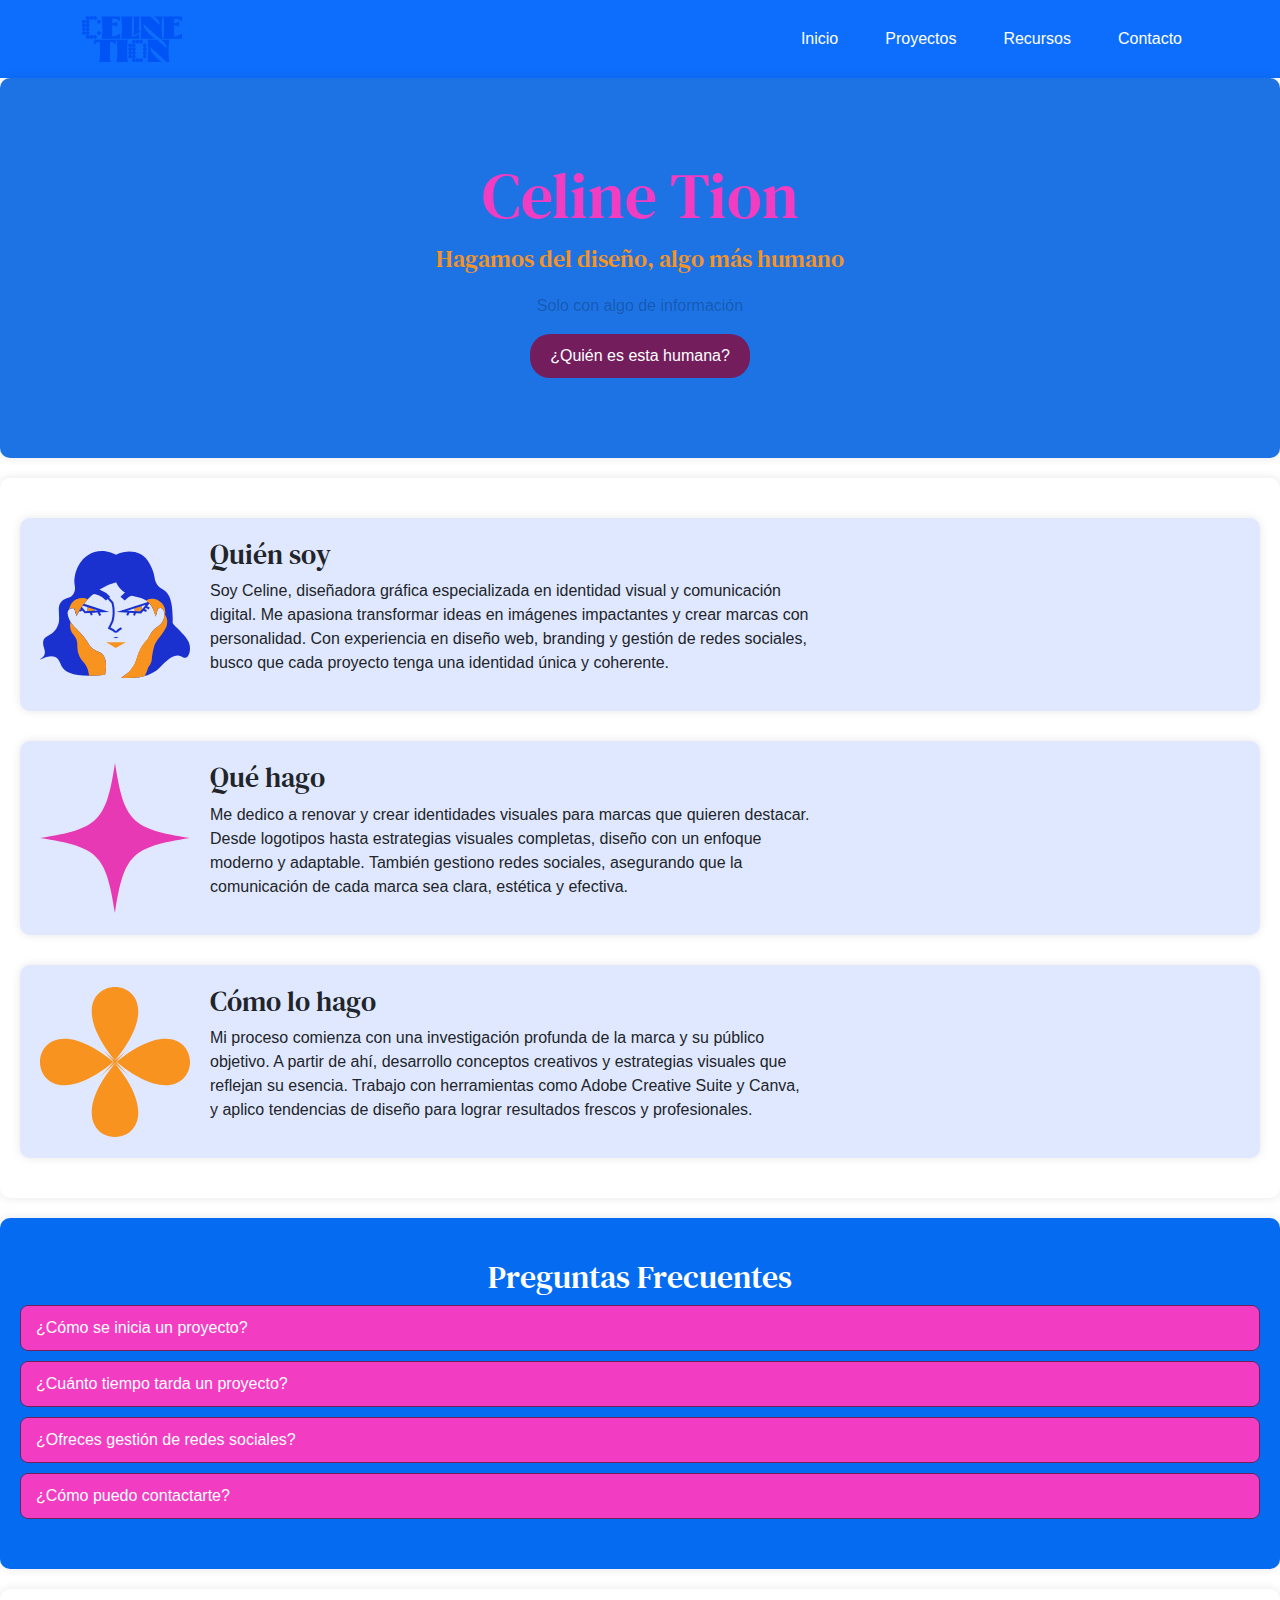
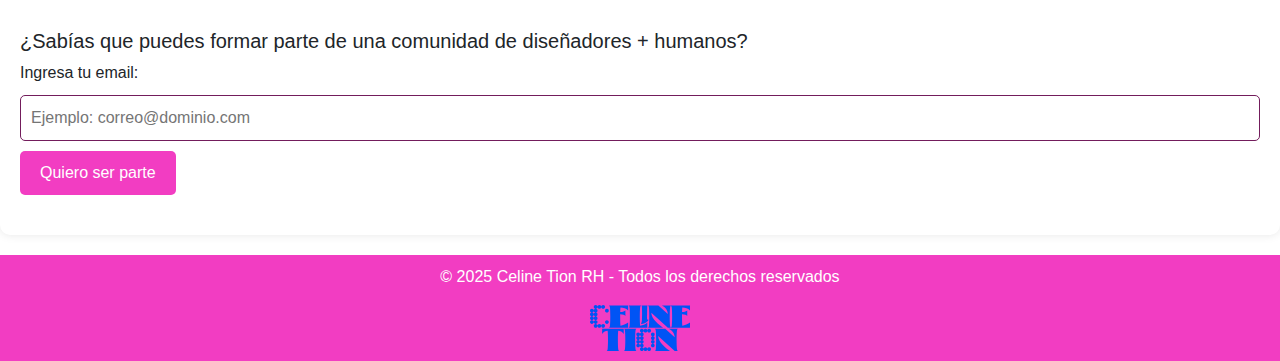
==== commit 7ea45000: "Backup antes de convertir CSS a SCSS" ====
--- a/index.html
+++ b/index.html
@@ -5,19 +5,26 @@
     <meta name="viewport" content="width=device-width, initial-scale=1.0">
     <meta name="description" content="Portafolio de Celine Tion, diseñadora gráfica especializada en identidad visual y comunicación digital.">
     <link rel="stylesheet" href="./styles/style.css">
+<!-- Bootstrap CSS -->
+<link href="https://cdn.jsdelivr.net/npm/bootstrap@5.3.2/dist/css/bootstrap.min.css" rel="stylesheet">
+<!-- Bootstrap JS (con Popper.js, necesario para algunos componentes) -->
+<script src="https://cdn.jsdelivr.net/npm/bootstrap@5.3.2/dist/js/bootstrap.bundle.min.js"></script>
+
     <title>Inicio</title>
 </head>
 <body>
-    <header>
-        <img src="./assets/logo_2.svg" alt="Isotipo Celine Tion" class="logo">
-        <nav aria-label="Menú principal">
-            <ul>
-                <li><a href="./index.html">Inicio</a></li>
-                <li><a href="./pages/proyectos.html">Proyectos</a></li>
-                <li><a href="./pages/contacto.html">Contacto</a></li>
-                <li><a href="./pages/recursos.html">Recursos</a></li>
-            </ul>
-        </nav>
+    <header class="bg-primary text-white py-3">
+        <div class="container d-flex justify-content-between align-items-center">
+            <img src="../assets/logo_2.svg" alt="Isotipo Celine Tion" class="logo">
+            <nav>
+                <ul class="nav">
+                    <li class="nav-item"><a class="nav-link text-white" href="../index.html">Inicio</a></li>
+                    <li class="nav-item"><a class="nav-link text-white" href="./proyectos.html">Proyectos</a></li>
+                    <li class="nav-item"><a class="nav-link text-white" href="./recursos.html">Recursos</a></li>
+                    <li class="nav-item"><a class="nav-link text-white" href="./contacto.html">Contacto</a></li>
+                </ul>
+            </nav>
+        </div>
     </header>
 
     <main>
--- a/styles/style.css
+++ b/styles/style.css
@@ -30,7 +30,8 @@
 /* HEADER */
 header {
     background-color: #F23DC2;
-    display: flex;
+    display: flex;cd "C:\Users\LinLin\Desktop\CODERHOUSE 2025\Desarrollo web\Web"
+
     justify-content: space-between;
     align-items: center;
     padding: 10px 20px;
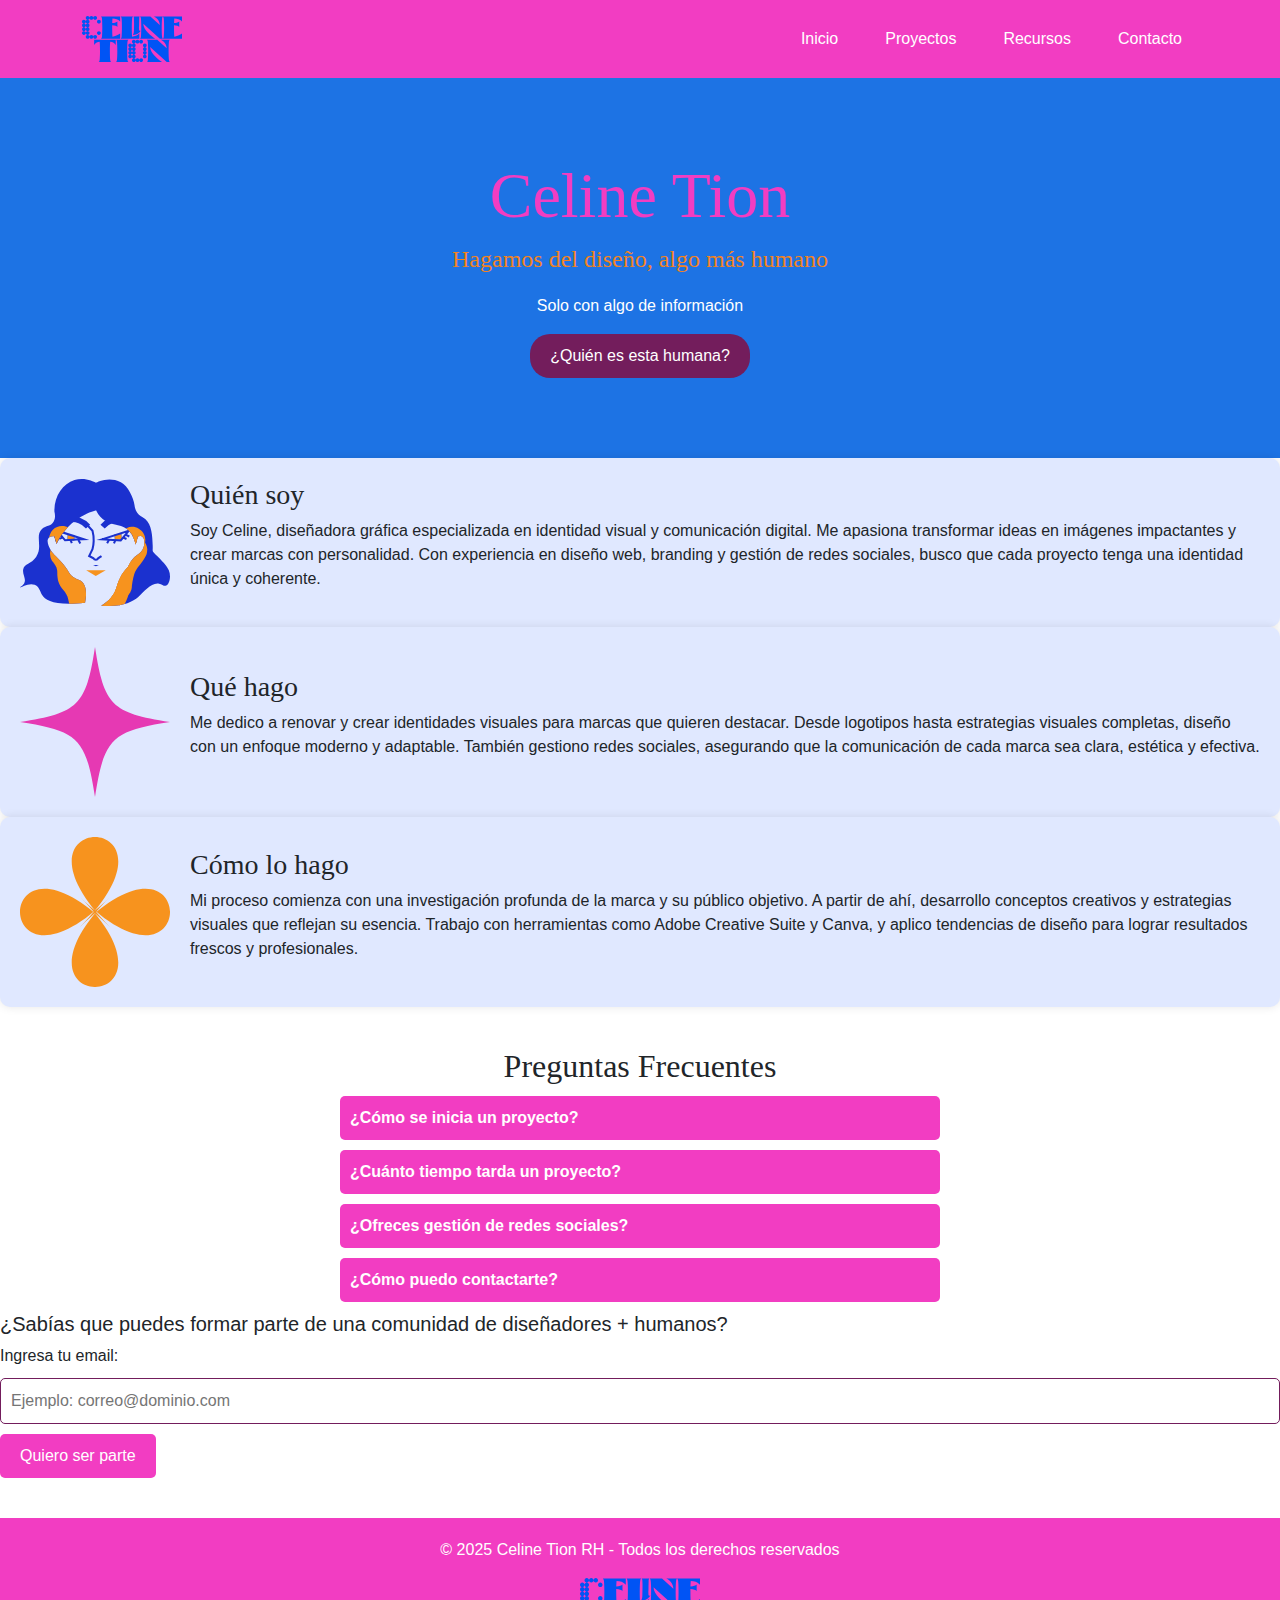
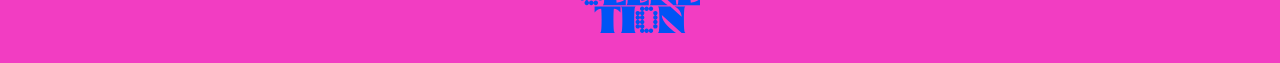
==== commit b0e5505b: "Migración parcial de CSS a SCSS: Index corregido, falta corregir Proyectos y otras páginas" ====
--- a/index.html
+++ b/index.html
@@ -4,7 +4,7 @@
     <meta charset="UTF-8">
     <meta name="viewport" content="width=device-width, initial-scale=1.0">
     <meta name="description" content="Portafolio de Celine Tion, diseñadora gráfica especializada en identidad visual y comunicación digital.">
-    <link rel="stylesheet" href="./styles/style.css">
+    <link rel="stylesheet" href="styles/style.css">
 <!-- Bootstrap CSS -->
 <link href="https://cdn.jsdelivr.net/npm/bootstrap@5.3.2/dist/css/bootstrap.min.css" rel="stylesheet">
 <!-- Bootstrap JS (con Popper.js, necesario para algunos componentes) -->
@@ -18,10 +18,10 @@
             <img src="../assets/logo_2.svg" alt="Isotipo Celine Tion" class="logo">
             <nav>
                 <ul class="nav">
-                    <li class="nav-item"><a class="nav-link text-white" href="../index.html">Inicio</a></li>
-                    <li class="nav-item"><a class="nav-link text-white" href="./proyectos.html">Proyectos</a></li>
-                    <li class="nav-item"><a class="nav-link text-white" href="./recursos.html">Recursos</a></li>
-                    <li class="nav-item"><a class="nav-link text-white" href="./contacto.html">Contacto</a></li>
+                    <li class="nav-item"><a class="nav-link text-white" href="/index.html">Inicio</a></li>
+                    <li class="nav-item"><a class="nav-link text-white" href="./pages/proyectos.html">Proyectos</a></li>
+                    <li class="nav-item"><a class="nav-link text-white" href="./pages/recursos.html">Recursos</a></li>
+                    <li class="nav-item"><a class="nav-link text-white" href="./pages/contacto.html">Contacto</a></li>
                 </ul>
             </nav>
         </div>
--- a/styles/style.css
+++ b/styles/style.css
@@ -1,1248 +1,249 @@
-/*    GOOGLE FONTS - DM SERIF TEXT */
-@import url('https://fonts.googleapis.com/css2?family=DM+Serif+Text:ital@0;1&display=swap');
-
-/*   ESTILOS GENERALES */
-
 html {
-    scroll-behavior: smooth;
+  scroll-behavior: smooth;
 }
 
 * {
-    margin: 0;
-    padding: 0;
-    box-sizing: border-box;
-    font-family: Arial, sans-serif;
+  margin: 0;
+  padding: 0;
+  box-sizing: border-box;
+  font-family: Arial, sans-serif;
 }
 
 body {
-    line-height: 1.6;
-    background-color: #F8F9FA;
-    color: #333;
-    padding: 0;
-    margin: 0;
+  line-height: 1.6;
+  background-color: #F8F9FA;
+  color: #333;
+  padding: 0;
+  margin: 0;
 }
 
 h1, h2, h3 {
-    font-family: "DM Serif Text", serif;
-    color: #731D5C;
-}
-
-/* HEADER */
+  font-family: "DM Serif Text", serif;
+  color: #731D5C;
+}
+
 header {
-    background-color: #F23DC2;
-    display: flex;cd "C:\Users\LinLin\Desktop\CODERHOUSE 2025\Desarrollo web\Web"
-
-    justify-content: space-between;
-    align-items: center;
-    padding: 10px 20px;
-    color: white;
-}
-
-.logo {
-    width: 100px;
-}
-
-nav ul {
-    list-style: none;
-    display: flex;
-    gap: 15px;
-    padding: 0;
-    margin: 0;
-}
-
-nav ul li a {
-    text-decoration: none;
-    color: white;
-    font-weight: bold;
-    transition: color 0.3s ease;
-}
-
-nav ul li a:hover {
-    color: #F28322;
-}
-
-/* BOTONES */
-button, input[type="submit"] {
-    padding: 10px 20px;
-    border: none;
-    border-radius: 5px;
-    background-color: #F23DC2;
-    color: white;
-    cursor: pointer;
-    transition: background-color 0.3s ease;
-}
-
-button:hover, input[type="submit"]:hover {
-    background-color: #731D5C;
-}
-
-/* FORMULARIOS */
-input[type="text"],
-input[type="email"],
+  background-color: #F23DC2;
+  display: flex;
+  justify-content: space-between;
+  align-items: center;
+  padding: 10px 20px;
+  color: white;
+}
+header .logo {
+  width: 100px;
+}
+header nav ul {
+  list-style: none;
+  display: flex;
+  gap: 15px;
+  padding: 0;
+  margin: 0;
+}
+header nav ul li a {
+  text-decoration: none;
+  color: white;
+  font-weight: bold;
+  transition: color 0.3s ease;
+}
+header nav ul li a:hover {
+  color: #F28322;
+}
+
+footer {
+  background-color: #F23DC2;
+  color: white;
+  text-align: center;
+  padding: 20px;
+  margin-top: 40px;
+}
+footer .logo {
+  max-width: 120px;
+  height: auto;
+  object-fit: contain;
+  display: block;
+  margin: 10px auto;
+}
+
+button, input[type=submit] {
+  padding: 10px 20px;
+  border: none;
+  border-radius: 5px;
+  background-color: #F23DC2;
+  color: white;
+  cursor: pointer;
+  transition: background-color 0.3s ease;
+}
+button:hover, input[type=submit]:hover {
+  background-color: #731D5C;
+}
+
+input[type=text],
+input[type=email],
 textarea {
-    width: 100%;
-    padding: 10px;
-    margin: 10px 0;
-    border: 1px solid #731D5C;
-    border-radius: 5px;
-    font-size: 16px;
-}
-
-/* SECCIONES GENERALES */
-section {
-    padding: 40px 20px;
-    background-color: #FFF;
-    margin-bottom: 20px;
-    border-radius: 10px;
-    box-shadow: 0 0 10px rgba(0, 0, 0, 0.1);
-}
-
-/* FOOTER */
-footer {
-    background-color: #F23DC2;
-    color: white;
-    text-align: center;
-    padding: 10px 0;
-    margin-top: 20px;
-}
-
-/* INDEX */
-
-/* PORTADA */
+  width: 100%;
+  padding: 10px;
+  margin: 10px 0;
+  border: 1px solid #731D5C;
+  border-radius: 5px;
+  font-size: 16px;
+}
+
 .portada-index {
-    text-align: center;
-    padding: 80px 20px;
-    background-color: #1d73e4;
-    color: rgba(0, 0, 0, 0.233);
-}
-
+  text-align: center;
+  padding: 80px 20px;
+  background-color: #1d73e4;
+  color: rgba(0, 0, 0, 0.233);
+}
+.portada-index .portada-container {
+  max-width: 600px;
+  margin: 0 auto;
+  padding: 20px;
+  background: white;
+  border-radius: 15px;
+  box-shadow: 0px 5px 15px rgba(0, 0, 0, 0.1);
+}
 .portada-index h1 {
-    font-size: 64px;
-    color: #f23dc2;
-    margin-bottom: 10px;
-}
-
+  font-size: 64px;
+  color: #F23DC2;
+  margin-bottom: 10px;
+}
+.portada-index p {
+  color: white;
+}
 .portada-index .subtitulo {
-    font-size: 24px;
-    color: #F8931F;
-    margin-bottom: 20px;
-}
-
+  font-size: 24px;
+  color: #F28322;
+  margin-bottom: 20px;
+}
 .portada-index button {
-    padding: 10px 20px;
-    border: none;
-    border-radius: 20px;
-    background-color: #731D5C;
-    color: white;
-    font-size: 16px;
-    cursor: pointer;
-    transition: background-color 0.3s ease;
-}
-
+  padding: 10px 20px;
+  border: none;
+  border-radius: 20px;
+  background-color: #731D5C;
+  color: white;
+  font-size: 16px;
+  cursor: pointer;
+  transition: background-color 0.3s ease;
+}
 .portada-index button:hover {
-    background-color: #F28322;
-}
-
-/* SECCIÓN SOBRE MÍ */
-.sobre_mi {
-    display: flex;
-    flex-direction: column;
-    gap: 30px;
-    padding: 40px 20px;
-    background-color: #FFF;
+  background-color: #F28322;
 }
 
 .seccion {
-    display: flex;
-    flex-direction: row;
-    align-items: center;
-    gap: 20px;
-    padding: 20px;
-    background-color: #E0E8FF;
-    border-radius: 10px;
-    box-shadow: 0 0 10px rgba(0, 0, 0, 0.1);
-    text-align: left;
-}
-
+  display: flex;
+  align-items: center;
+  gap: 20px;
+  padding: 20px;
+  background-color: #E0E8FF;
+  border-radius: 10px;
+  box-shadow: 0 0 10px rgba(0, 0, 0, 0.1);
+  text-align: left;
+}
 .seccion img {
-    width: 150px;
-    height: auto;
-}
-
-.texto {
-    max-width: 600px;
-}
-
-/* PREGUNTAS FRECUENTES (FAQ) */
+  max-width: 150px;
+  height: auto;
+  object-fit: contain;
+}
+
 .faqs {
-    padding: 40px 20px;
-    background-color: #056CF2;
-    text-align: center;
-    color: white;
-}
-
-.faq-item {
-    margin-bottom: 10px;
-    border: 1px solid #731D5C;
-    border-radius: 8px;
-    overflow: hidden;
-    background-color: white;
-}
-
-.faq-question {
-    width: 100%;
-    padding: 10px 15px;
-    background-color: #F23DC2;
-    color: white;
-    text-align: left;
-    border: none;
-    cursor: pointer;
-    font-size: 16px;
-}
-
-.faq-answer {
-    padding: 10px 15px;
-    background-color: white;
-    display: none;
-    border-top: 1px solid #ccc;
-    color: #333;
-}
-
-/*  SECCIÓN COMUNIDAD */
-.comunidad {
-    padding: 40px 20px;
-    background-color: #F28322;
-    border-radius: 10px;
-    margin: 20px auto;
-    text-align: center;
-    display: flex;
-    flex-direction: column;
-    align-items: center;
-    max-width: 800px;
-    box-shadow: 0 0 10px rgba(0, 0, 0, 0.1);
-}
-
-.comunidad form {
-    margin-top: 20px;
-    display: flex;
-    flex-direction: column;
-    gap: 15px;
-    align-items: center;
-    width: 100%;
-    max-width: 600px;
-}
-
-.comunidad input[type="email"] {
-    padding: 10px;
-    border-radius: 5px;
-    border: 1px solid #731D5C;
-    width: 100%;
-    max-width: 400px;
-    text-align: center;
-}
-
-.comunidad input[type="submit"] {
-    padding: 10px 20px;
-    background-color: #F23DC2;
-    color: white;
-    border: none;
-    border-radius: 5px;
-    cursor: pointer;
-    transition: background-color 0.3s ease;
-}
-
-.comunidad input[type="submit"]:hover {
-    background-color: #731D5C;
-}
-
-
-/*  RESPONSIVE DESIGN */
+  text-align: center;
+  margin-top: 40px;
+}
+.faqs .faq-item {
+  width: 100%;
+  max-width: 600px;
+  margin: 10px auto;
+  display: flex;
+  flex-direction: column;
+}
+.faqs .faq-question {
+  width: 100%;
+  padding: 10px;
+  background-color: #F23DC2;
+  color: white;
+  font-size: 16px;
+  font-weight: bold;
+  text-align: left;
+  border: none;
+  border-radius: 5px;
+  transition: background-color 0.3s ease;
+}
+.faqs .faq-question:hover {
+  background-color: #D41BA7;
+}
+.faqs .faq-answer {
+  display: none;
+  background-color: white;
+  padding: 15px;
+  border-radius: 5px;
+  width: 100%;
+  text-align: left;
+}
+
+.proyectos-hero {
+  text-align: center;
+  padding: 100px 20px;
+  background-color: #056CF2;
+  color: white;
+}
+.proyectos-hero h1 {
+  font-size: 72px;
+  color: #F23DC2;
+  margin-bottom: 10px;
+}
+.proyectos-hero .proyectos-subtitulo {
+  font-size: 28px;
+  color: #F28322;
+  margin-bottom: 30px;
+}
+.proyectos-hero .proyectos-boton {
+  padding: 12px 24px;
+  border: none;
+  border-radius: 30px;
+  background-color: #731D5C;
+  color: white;
+  font-size: 18px;
+  text-decoration: none;
+  display: inline-block;
+  transition: background-color 0.3s ease;
+}
+.proyectos-hero .proyectos-boton:hover {
+  background-color: #F28322;
+}
+
+.proyectos-testimonio img {
+  width: 150px;
+  height: 150px;
+  border-radius: 50%;
+  object-fit: cover;
+  margin-bottom: 10px;
+}
+
 @media (max-width: 768px) {
-    .seccion {
-        flex-direction: column;
-        text-align: center;
-    }
-
-    .seccion img {
-        width: 100px;
-    }
-
-    .portada h1 {
-        font-size: 48px;
-    }
-}
-
+  .portada-index h1 {
+    font-size: 48px;
+  }
+  .portada-index button {
+    font-size: 14px;
+  }
+  .proyectos-hero h1 {
+    font-size: 42px;
+  }
+}
 @media (max-width: 480px) {
-    .portada h1 {
-        font-size: 36px;
-    }
-
-    .comunidad input[type="email"] {
-        width: 100%;
-    }
-}
-
-
-/* PROYECTOS */
-
-/* SECCIÓN PORTADA DE PROYECTOS */
-.proyectos-hero {
-    text-align: center;
-    padding: 100px 20px;
-    background-color: #056CF2;
-    color: white;
-}
-
-.proyectos-hero h1 {
-    font-size: 72px;
-    color: #F23DC2;
-    margin-bottom: 10px;
-    font-family: 'DM Serif Text', serif;
-}
-
-.proyectos-hero .proyectos-subtitulo {
-    font-size: 28px;
-    color: #F8931F;
-    margin-bottom: 30px;
-}
-
-.proyectos-boton {
-    padding: 12px 24px;
-    border: none;
-    border-radius: 30px;
-    background-color: #731D5C;
-    color: white;
-    font-size: 18px;
-    text-decoration: none;
-    display: inline-block;
-    transition: background-color 0.3s ease;
-}
-
-.proyectos-boton:hover {
-    background-color: #F28322;
-}
-
-/* VIDEO DESTACADO */
-.proyectos-video-destacado {
-    padding: 60px 20px;
-    text-align: center;
-    background-color: #FFF7E0;
-}
-
-.proyectos-video-destacado video {
-    max-width: 800px;
-    width: 100%;
-    border-radius: 10px;
-    box-shadow: 0 0 10px rgba(0, 0, 0, 0.1);
-}
-
-/* GALERÍA DE PROYECTOS */
-.proyectos-galeria-proyectos {
-    padding: 60px 20px;
-    background-color: #FFF;
-    text-align: center;
-}
-
-.proyectos-galeria {
-    display: grid;
-    grid-template-columns: repeat(auto-fill, minmax(300px, 1fr));
-    gap: 20px;
-    padding: 20px;
-}
-
-.proyectos-galeria a {
-    display: block;
-    border-radius: 10px;
-    overflow: hidden;
-    box-shadow: 0 0 10px rgba(0, 0, 0, 0.1);
-    transition: transform 0.3s ease;
-}
-
-.proyectos-galeria a:hover {
-    transform: scale(1.05);
-}
-
-.proyectos-galeria img {
-    width: 100%;
-    height: auto;
-    display: block;
-    border-radius: 10px;
-}
-
-.proyecto-item {
-    position: relative;
-    overflow: hidden;
-    border-radius: 15px;
-    box-shadow: 0 0 10px rgba(0, 0, 0, 0.1);
-    transition: transform 0.3s ease;
-}
-
-.proyecto-item img {
-    width: 100%;
-    display: block;
-    border-radius: 15px;
-}
-
-.proyecto-item .proyecto-overlay {
-    position: absolute;
-    top: 0;
-    left: 0;
-    width: 100%;
-    height: 100%;
-    background-color: rgba(0, 0, 0, 0.7);
-    color: white;
-    display: flex;
-    flex-direction: column;
-    justify-content: center;
-    align-items: center;
-    opacity: 0;
-    transition: opacity 0.3s ease;
-    text-align: center;
-    border-radius: 15px;
-}
-
-.proyecto-item:hover .proyecto-overlay {
-    opacity: 1;
-}
-
-.proyecto-item .proyecto-overlay h3 {
-    font-size: 22px;
-    margin: 0;
-}
-
-.proyecto-item .proyecto-overlay p {
-    font-size: 16px;
-    margin: 5px 0 0;
-}
-
-/* TESTIMONIOS */
-.proyectos-testimonios {
-    padding: 60px 20px;
-    background-color: #E0E8FF;
-    text-align: center;
-}
-
-.proyectos-testimonio {
-    margin: 30px auto;
-    padding: 30px;
-    background-color: white;
-    border-radius: 15px;
-    box-shadow: 0 0 15px rgba(0, 0, 0, 0.1);
-    max-width: 800px;
-    text-align: center;
-}
-
-.proyectos-testimonio figure {
-    margin: 0;
-}
-
-.proyectos-testimonio img {
-    width: 150px;
-    height: 150px;
-    border-radius: 50%;
-    object-fit: cover;
-    margin-bottom: 10px;
-}
-
-.proyectos-blockquote {
-    font-style: italic;
-    color: #444;
-    font-size: 20px;
-    margin-bottom: 10px;
-}
-
-/* SECCIÓN DISEÑO HUMANO */
-.proyectos-diseno-humano {
-    padding: 60px 20px;
-    background-color: #FFF7E0;
-    text-align: center;
-}
-
-.proyectos-diseno-humano .contenido {
-    max-width: 800px;
-    margin: 0 auto;
-    text-align: justify;
-    column-count: 2;
-    column-gap: 30px;
-}
-
-/* RESPONSIVE DESIGN */
-@media (max-width: 768px) {
-    .proyectos-hero {
-        padding: 60px 10px;
-    }
-
-    .proyectos-hero h1 {
-        font-size: 42px;
-    }
-
-    .proyectos-hero .proyectos-subtitulo {
-        font-size: 20px;
-    }
-
-    .proyectos-boton {
-        padding: 8px 16px;
-        font-size: 14px;
-    }
-
-    .proyectos-galeria {
-        grid-template-columns: 1fr;
-        padding: 10px;
-    }
-
-    .proyecto-item .proyecto-overlay h3 {
-        font-size: 18px;
-    }
-
-    .proyecto-item .proyecto-overlay p {
-        font-size: 14px;
-    }
-
-    .proyectos-diseno-humano .contenido {
-        column-count: 1;
-    }
-}
-
-@media (max-width: 480px) {
-    .proyectos-hero h1 {
-        font-size: 32px;
-    }
-
-    .proyectos-hero .proyectos-subtitulo {
-        font-size: 18px;
-    }
-
-    .proyectos-boton {
-        padding: 8px 14px;
-        font-size: 14px;
-    }
-
-    .proyectos-galeria a {
-        width: 100%;
-        margin-bottom: 10px;
-    }
-
-    .proyecto-item .proyecto-overlay {
-        padding: 10px;
-    }
-}
-
-
-/* CONTACTO */
-
-/* SECCIÓN PORTADA */
-.contacto-portada {
-    padding: 80px 20px;
-    background-color: #E0E8FF;
-    text-align: center;
-    font-weight: 700;
-}
-
-.contacto-formulario {
-    display: flex;
-    justify-content: center;
-    align-items: center;
-    gap: 30px;
-    padding: 40px 20px;
-    background-color: #0054F5;
-    color: #E0E8FF;
-    border-radius: 10px;
-    box-shadow: 0 0 10px rgba(0, 0, 0, 0.1);
-    flex-wrap: wrap;
-}
-
-.contacto-imagen img {
-    width: 300px;
-    border-radius: 10px;
-}
-
-.contacto-form {
-    display: flex;
-    flex-direction: column;
-    gap: 10px;
-    max-width: 400px;
-    width: 100%;
-}
-
-.contacto-input {
-    padding: 10px;
-    border-radius: 5px;
-    border: 1px solid #731D5C;
-    width: 100%;
-}
-
-.contacto-boton {
-    padding: 10px 20px;
-    border: none;
-    background-color: #F23DC2;
-    color: white;
-    border-radius: 5px;
-    cursor: pointer;
-    transition: background-color 0.3s ease;
-}
-
-.contacto-boton:hover {
-    background-color: #731D5C;
-}
-
-/* SERVICIOS */
-.contacto-servicios {
-    padding: 60px 20px;
-    background-color: #FFF7E0;
-    text-align: center;
-}
-
-.contacto-servicios-grid {
-    display: grid;
-    grid-template-columns: repeat(auto-fill, minmax(300px, 1fr));
-    gap: 20px;
-    padding: 20px;
-    width: 100%;
-    max-width: 1200px;
-    margin: 0 auto;
-}
-
-.contacto-servicios-grid article {
-    display: flex;
-    flex-direction: column;
-    justify-content: space-between;
-    background-color: white;
-    padding: 20px;
-    border-radius: 10px;
-    box-shadow: 0 0 10px rgba(0, 0, 0, 0.1);
-    text-align: center;
-    height: 100%;
-}
-
-.contacto-servicios-grid article:hover {
-    transform: translateY(-5px);
-}
-
-.contacto-servicios-grid img {
-    width: 100%;
-    border-radius: 10px;
-    height: auto;
-    margin-bottom: 10px;
-}
-
-/* VIDEO DE TESTIMONIOS */
-.contacto-video-testimonios h2 {
-    color: #F28322;
-    text-align: center;
-}
-
-.contacto-video-testimonios {
-    background-color: #0054F5;
-}
-
-.contacto-video-testimonios video {
-    max-width: 800px;
-    width: 100%;
-    height: auto;
-    display: block;
-    margin: 0 auto;
-    border-radius: 10px;
-    box-shadow: 0 0 10px rgba(0, 0, 0, 0.1);
-}
-
-/* VENTAJAS DE UN DISEÑO HUMANO */
-.contacto-ventajas {
-    padding: 60px 20px;
-    background-color: #FFF;
-    text-align: center;
-}
-
-.contacto-ventajas ul {
-    list-style: none;
-    padding: 0;
-    display: flex;
-    flex-direction: column;
-    gap: 20px;
-    max-width: 800px;
-    margin: 0 auto;
-}
-
-.contacto-ventajas li {
-    display: flex;
-    align-items: center;
-    gap: 10px;
-    font-size: 18px;
-}
-
-.contacto-ventajas img {
-    width: 50px;
-    height: auto;
-    margin-right: 10px;
-    vertical-align: middle;
-}
-
-/* INFORMACIÓN DE CONTACTO */
-.contacto-informacion {
-    padding: 60px 20px;
-    background-color: #F28322;
-    color: white;
-    text-align: center;
-}
-
-.contacto-informacion h2 {
-    font-size: 40px;
-    margin-bottom: 20px;
-}
-
-.contacto-informacion ul {
-    list-style: none;
-    padding: 0;
-    display: flex;
-    flex-direction: column;
-    gap: 15px;
-    align-items: center;
-}
-
-.contacto-informacion li {
-    display: flex;
-    align-items: center;
-    gap: 10px;
-    font-size: 18px;
-}
-
-.contacto-informacion li::before {
-    content: '';
-    display: inline-block;
-    width: 24px;
-    height: 24px;
-}
-
-/* BOTÓN DE LINKS */
-.contacto-link {
-    display: inline-block;
-    margin-top: 20px;
-    padding: 10px 20px;
-    background-color: #731D5C;
-    color: white;
-    border-radius: 5px;
-    text-decoration: none;
-    transition: background-color 0.3s ease;
-}
-
-.contacto-link:hover {
-    background-color: #F28322;
-}
-
-/* RESPONSIVE DESIGN */
-@media (max-width: 768px) {
-    .contacto-formulario {
-        flex-direction: column;
-        padding: 20px;
-    }
-
-    .contacto-imagen img {
-        width: 100%;
-        max-width: 400px;
-    }
-
-    .contacto-servicios-grid {
-        grid-template-columns: 1fr;
-    }
-
-    .contacto-informacion ul {
-        gap: 10px;
-    }
-}
-
-@media (max-width: 480px) {
-    .contacto-portada h1 {
-        font-size: 36px;
-    }
-
-    .contacto-portada h2 {
-        font-size: 18px;
-    }
-
-    .contacto-boton {
-        font-size: 16px;
-        padding: 10px 20px;
-    }
-}
-
-
-/* PROYECTO 1 */
-
-/* Sección Hero del Proyecto */
-.proyecto-hero {
-    position: relative;
-    padding: 120px 20px;
-    color: white;
-    text-align: center;
-    display: flex;
-    flex-direction: column;
-    align-items: center;
-    justify-content: center;
-    overflow: hidden;
-    background-image: url('../assets/portada_proyecto1.jpg');
-    background-size: cover;
-    background-position: center;
-    background-repeat: no-repeat;
-}
-
-.proyecto-hero-content {
-    position: relative;
-    z-index: 2;
-    padding: 40px;
-    background: rgba(0, 0, 0, 0.6);
-    border-radius: 10px;
-    box-shadow: 0 0 20px rgba(0, 0, 0, 0.5);
-    max-width: 800px;
-    width: 100%;
-    text-align: center;
-}
-
-.proyecto-hero-content h1, 
-.proyecto-hero-content h2, 
-.proyecto-hero-content h3 {
-    color: rgba(255, 255, 255, 0.9);
-    margin: 10px 0;
-    text-shadow: 2px 2px 4px rgba(0, 0, 0, 0.7);
-}
-
-.proyecto-hero-content h1 {
-    font-size: 64px;
-}
-
-.proyecto-hero-content h2 {
-    font-size: 28px;
-    margin-bottom: 20px;
-}
-
-.proyecto-hero-content h3 {
-    font-size: 24px;
-}
-
-/* Botón específico */
-.proyecto-boton {
-    padding: 12px 24px;
-    background-color: #731D5C;
-    color: white;
-    border: none;
-    border-radius: 30px;
-    text-decoration: none;
-    font-size: 18px;
-    transition: background-color 0.3s ease;
-    display: inline-block;
-}
-
-.proyecto-boton:hover {
-    background-color: #F28322;
-}
-
-/* Software Utilizado */
-.proyecto-software {
-    padding: 60px 20px;
-    background-color: #FFF7E0;
-    text-align: center;
-}
-
-.proyecto-herramientas {
-    display: flex;
-    flex-wrap: wrap;
-    gap: 30px;
-    justify-content: center;
-    padding: 20px 0;
-}
-
-.proyecto-herramientas article {
-    background-color: white;
-    padding: 20px;
-    border-radius: 10px;
-    box-shadow: 0 0 10px rgba(0, 0, 0, 0.1);
-    text-align: center;
-    width: 300px;
-    transition: transform 0.3s ease;
-}
-
-.proyecto-herramientas article:hover {
-    transform: scale(1.05);
-}
-
-.proyecto-herramientas img {
-    width: 80px;
-    margin-bottom: 10px;
-}
-
-/* Testimonio */
-.proyecto-testimonio {
-    padding: 60px 20px;
-    background-color: #E0E8FF;
-    text-align: center;
-}
-
-.proyecto-testimonio figure {
-    display: flex;
-    flex-direction: column;
-    align-items: center;
-    gap: 10px;
-}
-
-.proyecto-testimonio img {
-    width: 150px;
-    height: 150px;
-    border-radius: 50%;
-    object-fit: cover;
-    box-shadow: 0 0 10px rgba(0, 0, 0, 0.3);
-}
-
-/* Highlights del Proyecto */
-.proyecto-highlights {
-    padding: 60px 20px;
-    background-color: #FFF;
-    text-align: center;
-}
-
-.proyecto-highlights-grid {
-    display: flex;
-    flex-wrap: wrap;
-    justify-content: center;
-    gap: 30px;
-    max-width: 1200px;
-    margin: 0 auto;
-}
-
-.proyecto-highlights-grid article {
-    background-color: white;
-    padding: 20px;
-    border-radius: 10px;
-    box-shadow: 0 0 10px rgba(0, 0, 0, 0.1);
-    text-align: center;
-    width: 320px;
-    transition: transform 0.3s ease;
-}
-
-.proyecto-highlights-grid article:hover {
-    transform: scale(1.05);
-}
-
-.proyecto-highlight-img {
-    width: 100%;
-    max-width: 300px;
-    border-radius: 10px;
-    margin-bottom: 10px;
-    cursor: pointer;
-}
-
-/* Conclusión del Proyecto */
-.proyecto-conclusion {
-    padding: 60px 20px;
-    background-color: #FFF7E0;
-    text-align: center;
-}
-
-.proyecto-conclusion p {
-    max-width: 800px;
-    margin: 0 auto 20px;
-    font-size: 18px;
-}
-
-/* Botón Final */
-.proyecto-boton-final {
-    margin-top: 30px;
-}
-
-/* Responsive Design */
-@media (max-width: 768px) {
-    .proyecto-hero-content h1 {
-        font-size: 48px;
-    }
-
-    .proyecto-hero-content h2 {
-        font-size: 22px;
-    }
-
-    .proyecto-herramientas,
-    .proyecto-highlights-grid {
-        flex-direction: column;
-        align-items: center;
-    }
-
-    .proyecto-herramientas article,
-    .proyecto-highlights-grid article {
-        width: 100%;
-        max-width: 400px;
-        margin: 0 auto;
-    }
-}
-
-@media (max-width: 480px) {
-    .proyecto-hero-content h1 {
-        font-size: 36px;
-    }
-
-    .proyecto-hero-content h2 {
-        font-size: 18px;
-    }
-
-    .proyecto-boton {
-        font-size: 16px;
-        padding: 10px 20px;
-    }
-
-    .proyecto-testimonio img {
-        width: 120px;
-        height: 120px;
-    }
-}
-
-
-/* RECURSOS */
-
-/* SECCIÓN DE LA NEWSLETTER */
-.newsletter {
-    display: flex;
-    justify-content: center;
-    align-items: center;
-    padding: 80px 20px;
-    background-color: #f8f8f8;
-    flex-wrap: wrap;
-}
-
-.newsletter-contenido {
-    display: flex;
-    flex-wrap: wrap;
-    align-items: center;
-    gap: 40px;
-    max-width: 1200px;
-    width: 100%;
-}
-
-.newsletter-img {
-    width: 100%;
-    max-width: 400px;
-    border-radius: 10px;
-    object-fit: cover;
-}
-
-.newsletter-texto {
-    flex: 1;
-    min-width: 300px;
-    text-align: left;
-}
-
-.newsletter-texto h1 {
-    font-size: 48px;
-    color: #0054F5;
-    margin-bottom: 10px;
-}
-
-.newsletter-texto h2 {
-    font-size: 28px;
-    color: #F28322;
-    margin-bottom: 20px;
-}
-
-.form-newsletter {
-    display: flex;
-    flex-direction: column;
-    gap: 10px;
-}
-
-.form-newsletter input[type="email"] {
-    padding: 10px;
-    font-size: 16px;
-    border: 1px solid #ccc;
-    border-radius: 5px;
-    width: 100%;
-    max-width: 400px;
-}
-
-.form-newsletter input[type="submit"] {
-    padding: 10px 20px;
-    background-color: #731D5C;
-    color: white;
-    border: none;
-    border-radius: 5px;
-    cursor: pointer;
-    transition: background-color 0.3s;
-}
-
-.form-newsletter input[type="submit"]:hover {
-    background-color: #F28322;
-}
-
-/* SECCIÓN DE RECURSOS */
-.recursos {
-    padding: 60px 20px;
-    background-color: #F28322;
-    text-align: center;
-    color: #E0E8FF;
-    font-weight: 550;
-}
-
-.recursos-info {
-    margin-bottom: 40px;
-}
-
-.home_community_icon {
-    width: 150px;
-    padding: 10px;
-    margin-bottom: 10px;
-    background-color: #e9f1ff;
-    border-radius: 10px;
-}
-
-.categorias-recursos {
-    display: flex;
-    justify-content: center;
-    gap: 30px;
-    flex-wrap: wrap;
-}
-
-.categorias-recursos figure {
-    text-align: center;
-    background-color: #0054F5;
-    color: #E0E8FF;
-    font-weight: 700;
-    padding: 20px;
-    border-radius: 10px;
-    box-shadow: 0 0 10px rgba(0, 0, 0, 0.1);
-    width: 250px;
-    transition: transform 0.3s ease;
-}
-
-.categorias-recursos figure:hover {
-    transform: scale(1.05);
-}
-
-.recursos_icon {
-    width: 80px;
-    margin-bottom: 10px;
-}
-
-/* TESTIMONIOS */
-.testimonios {
-    padding: 60px 20px;
-    background-color: #E0E8FF;
-    text-align: center;
-}
-
-.testimonio {
-    margin: 20px auto;
-    max-width: 800px;
-    padding: 40px 20px;
-    background-color: white;
-    border-radius: 10px;
-    box-shadow: 0 0 10px rgba(0, 0, 0, 0.1);
-    position: relative;
-    overflow: hidden;
-}
-
-.testimonio::before,
-.testimonio::after {
-    content: "";
-    background-image: url('../assets/doble-comillas.png');
-    background-size: 60px;
-    background-repeat: no-repeat;
-    position: absolute;
-    width: 60px;
-    height: 60px;
-    opacity: 0.3;
-}
-
-.testimonio::before {
-    top: 10px;
-    left: 10px;
-}
-
-.testimonio::after {
-    bottom: 10px;
-    right: 10px;
-    transform: rotate(180deg);
-}
-
-blockquote {
-    font-size: 18px;
-    color: #444;
-    margin: 0;
-    position: relative;
-    z-index: 1;
-}
-
-/* NEWSLETTER FINAL */
-.newsletter-final {
-    padding: 60px 20px;
-    background-color: #FFF;
-    text-align: center;
-}
-
-.formulario-newsletter {
-    display: flex;
-    flex-direction: column;
-    gap: 10px;
-    max-width: 600px;
-    margin: 0 auto;
-}
-
-.formulario-newsletter input[type="email"] {
-    padding: 10px;
-    font-size: 16px;
-    border: 1px solid #ccc;
-    border-radius: 5px;
-    width: 100%;
-}
-
-.formulario-newsletter input[type="submit"] {
-    padding: 10px 20px;
-    background-color: #731D5C;
-    color: white;
-    border: none;
-    border-radius: 5px;
-    cursor: pointer;
-    transition: background-color 0.3s;
-}
-
-.formulario-newsletter input[type="submit"]:hover {
-    background-color: #F28322;
-}
-
-/* RESPONSIVE DESIGN */
-@media (max-width: 768px) {
-    .newsletter-contenido {
-        flex-direction: column;
-        align-items: center;
-        text-align: center;
-    }
-
-    .newsletter-img {
-        width: 80%;
-        margin-bottom: 20px;
-    }
-
-    .newsletter-texto {
-        width: 100%;
-    }
-
-    .categorias-recursos {
-        flex-direction: column;
-        align-items: center;
-    }
-
-    .categorias-recursos figure {
-        width: 100%;
-        max-width: 300px;
-    }
-}
-
-@media (max-width: 480px) {
-    .newsletter-texto h1 {
-        font-size: 36px;
-    }
-
-    .newsletter-texto h2 {
-        font-size: 20px;
-    }
-
-    .form-newsletter input[type="email"] {
-        width: 100%;
-    }
-
-    .categorias-recursos figure {
-        width: 100%;
-    }
-}
+  .portada-index h1 {
+    font-size: 36px;
+  }
+  .proyectos-hero h1 {
+    font-size: 32px;
+  }
+  .proyectos-boton {
+    font-size: 14px;
+  }
+}
+header.bg-primary {
+  background-color: #F23DC2 !important;
+}
+
+/*# sourceMappingURL=style.css.map */
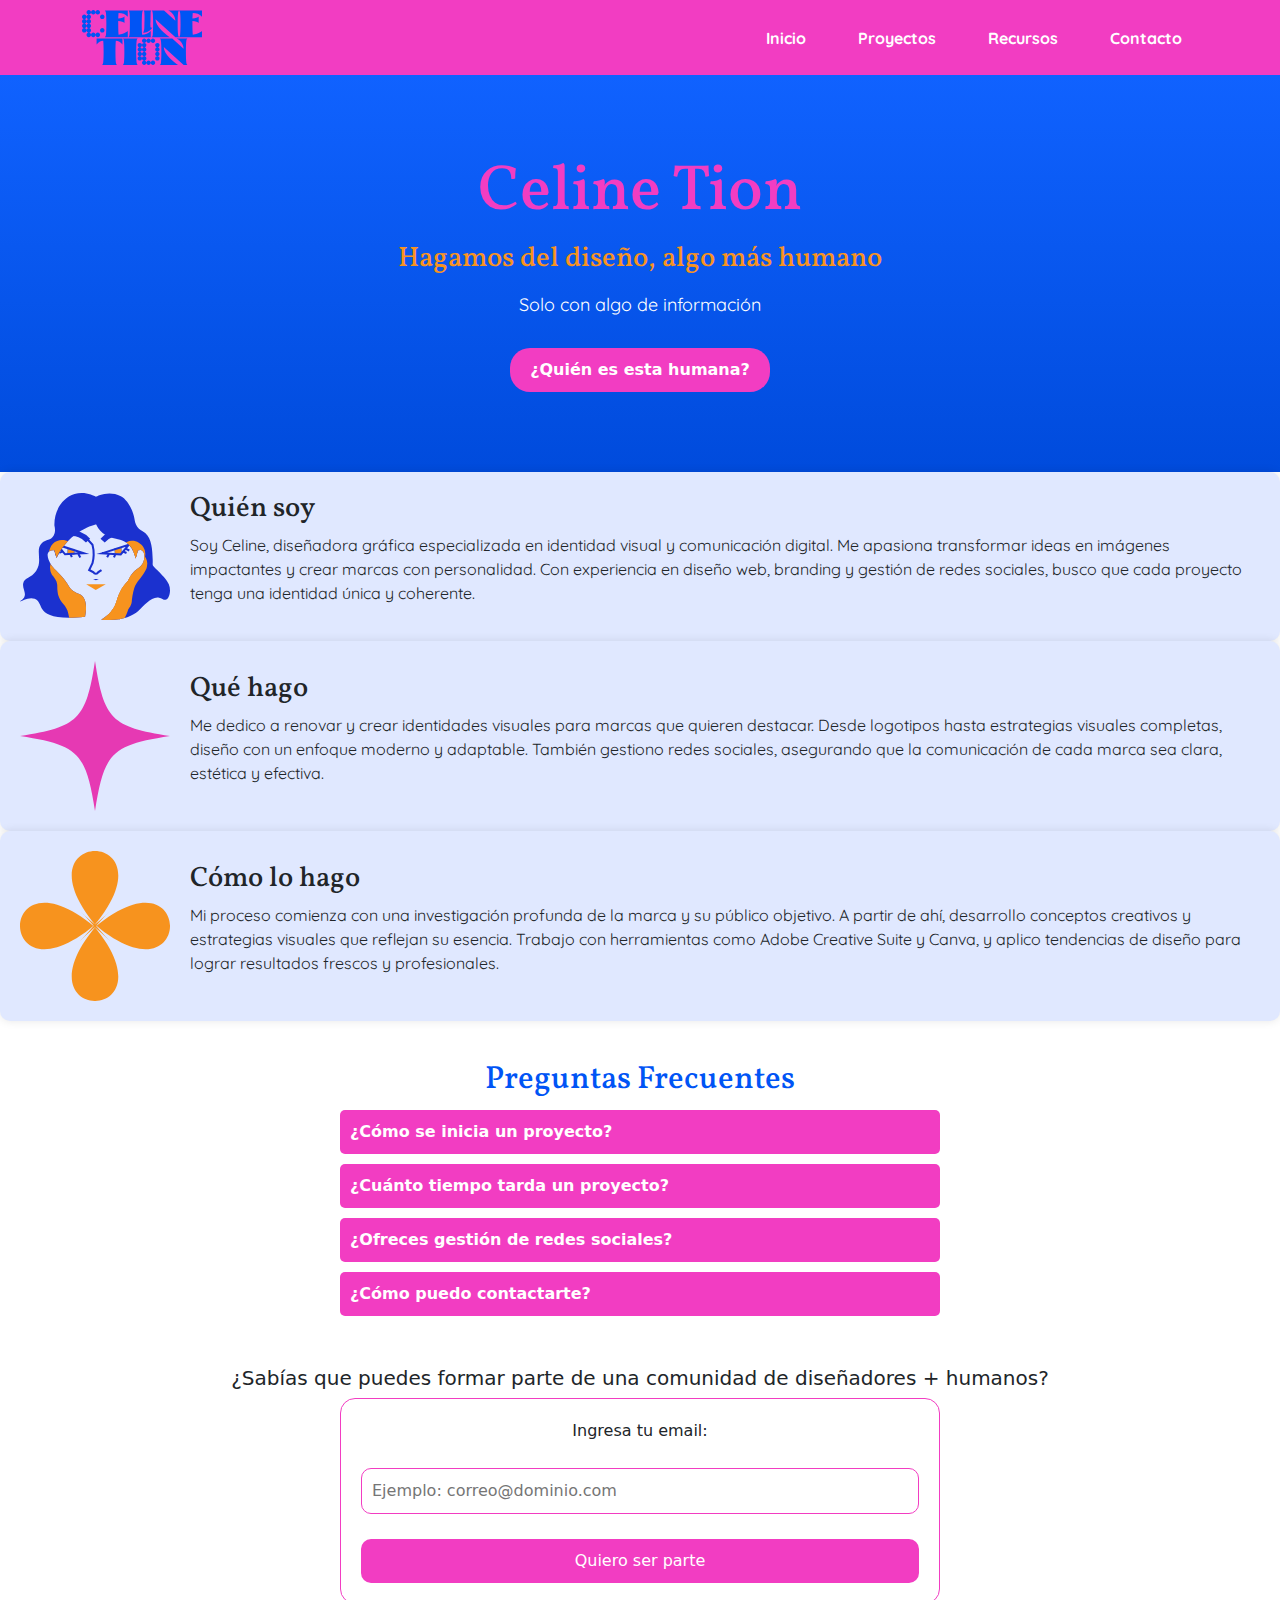
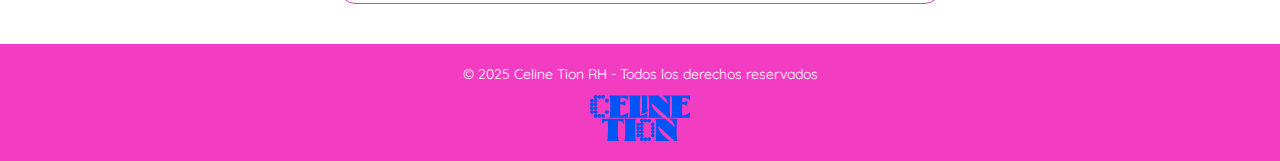
==== commit b395a87b: "Subida final del proyecto web Celine Tion" ====
--- a/index.html
+++ b/index.html
@@ -5,6 +5,10 @@
     <meta name="viewport" content="width=device-width, initial-scale=1.0">
     <meta name="description" content="Portafolio de Celine Tion, diseñadora gráfica especializada en identidad visual y comunicación digital.">
     <link rel="stylesheet" href="styles/style.css">
+    <link rel="preconnect" href="https://fonts.googleapis.com">
+<link rel="preconnect" href="https://fonts.gstatic.com" crossorigin>
+<link href="https://fonts.googleapis.com/css2?family=Quicksand:wght@300..700&family=Vollkorn:ital,wght@0,400..900;1,400..900&display=swap" rel="stylesheet">
+
 <!-- Bootstrap CSS -->
 <link href="https://cdn.jsdelivr.net/npm/bootstrap@5.3.2/dist/css/bootstrap.min.css" rel="stylesheet">
 <!-- Bootstrap JS (con Popper.js, necesario para algunos componentes) -->
@@ -13,8 +17,8 @@
     <title>Inicio</title>
 </head>
 <body>
-    <header class="bg-primary text-white py-3">
-        <div class="container d-flex justify-content-between align-items-center">
+    <header>
+        <div class="container">
             <img src="../assets/logo_2.svg" alt="Isotipo Celine Tion" class="logo">
             <nav>
                 <ul class="nav">
--- a/styles/style.css
+++ b/styles/style.css
@@ -1,3 +1,31 @@
+.boton-personalizado {
+  padding: 10px 20px;
+  border: none;
+  border-radius: 5px;
+  background-color: #F23DC2;
+  color: white;
+  text-decoration: none;
+  cursor: pointer;
+  transition: background-color 0.3s ease;
+}
+.boton-personalizado:hover {
+  background-color: #F8931F;
+}
+
+button, input[type=submit] {
+  padding: 10px 20px;
+  border: none;
+  border-radius: 5px;
+  background-color: #F23DC2;
+  color: white;
+  text-decoration: none;
+  cursor: pointer;
+  transition: background-color 0.3s ease;
+}
+button:hover, input[type=submit]:hover {
+  background-color: #F8931F;
+}
+
 html {
   scroll-behavior: smooth;
 }
@@ -6,76 +34,164 @@
   margin: 0;
   padding: 0;
   box-sizing: border-box;
-  font-family: Arial, sans-serif;
 }
 
 body {
+  font-family: "Quicksand", sans-serif;
+  font-size: 16px;
   line-height: 1.6;
-  background-color: #F8F9FA;
+  font-weight: 400;
+}
+
+h1 {
+  font-family: "Vollkorn", serif;
+  font-size: 48px;
+  font-weight: 700;
+}
+
+h2 {
+  font-family: "Vollkorn", serif;
+  font-size: 36px;
+  font-weight: 700;
+}
+
+h3 {
+  font-family: "Vollkorn", serif;
+  font-size: 28px;
+  font-weight: 600;
+}
+
+p, li, a {
+  font-family: "Quicksand", sans-serif;
+  font-size: 16px;
+  font-weight: 400;
+}
+
+.card {
+  background-color: white;
+  border-radius: 20px;
+  box-shadow: 0 4px 12px rgba(0, 0, 0, 0.1);
+  padding: 20px;
+  transition: transform 0.3s ease;
+  text-align: center;
+}
+.card:hover {
+  transform: translateY(-5px);
+}
+.card img {
+  width: 100%;
+  border-radius: 10px;
+  -o-object-fit: cover;
+     object-fit: cover;
+}
+.card .card-title {
+  font-family: "Vollkorn", serif;
+  font-size: 20px;
+  color: #F8931F;
+  margin-top: 15px;
+}
+.card .card-text {
+  font-size: 15px;
   color: #333;
-  padding: 0;
-  margin: 0;
-}
-
-h1, h2, h3 {
-  font-family: "DM Serif Text", serif;
-  color: #731D5C;
+  margin-top: 5px;
+}
+.card .card-btn {
+  padding: 10px 20px;
+  border: none;
+  border-radius: 5px;
+  background-color: #F23DC2;
+  color: white;
+  text-decoration: none;
+  cursor: pointer;
+  transition: background-color 0.3s ease;
+  margin-top: 15px;
+  display: inline-block;
+  text-decoration: none;
+}
+.card .card-btn:hover {
+  background-color: #F8931F;
+}
+
+@keyframes entrada-blur {
+  0% {
+    filter: blur(10px);
+    opacity: 0;
+  }
+  100% {
+    filter: blur(0);
+    opacity: 1;
+  }
+}
+body {
+  animation: entrada-blur 1s ease forwards;
+}
+
+@keyframes slideInUp {
+  from {
+    opacity: 0;
+    transform: translateY(50px);
+  }
+  to {
+    opacity: 1;
+    transform: translateY(0);
+  }
+}
+.card {
+  opacity: 0;
+  transform: translateY(50px);
+  transition: all 0.6s ease-in-out;
+}
+.card.visible {
+  opacity: 1;
+  transform: translateY(0);
+  animation: slideInUp 0.8s ease forwards;
 }
 
 header {
   background-color: #F23DC2;
+  padding: 10px 20px;
+  color: white;
+}
+header .container {
   display: flex;
   justify-content: space-between;
   align-items: center;
-  padding: 10px 20px;
-  color: white;
 }
 header .logo {
-  width: 100px;
-}
-header nav ul {
-  list-style: none;
-  display: flex;
-  gap: 15px;
-  padding: 0;
-  margin: 0;
-}
-header nav ul li a {
-  text-decoration: none;
-  color: white;
-  font-weight: bold;
-  transition: color 0.3s ease;
-}
-header nav ul li a:hover {
-  color: #F28322;
-}
-
-footer {
-  background-color: #F23DC2;
-  color: white;
-  text-align: center;
-  padding: 20px;
-  margin-top: 40px;
-}
-footer .logo {
   max-width: 120px;
   height: auto;
-  object-fit: contain;
-  display: block;
-  margin: 10px auto;
-}
-
-button, input[type=submit] {
-  padding: 10px 20px;
-  border: none;
-  border-radius: 5px;
-  background-color: #F23DC2;
-  color: white;
-  cursor: pointer;
-  transition: background-color 0.3s ease;
-}
-button:hover, input[type=submit]:hover {
-  background-color: #731D5C;
+}
+header .nav {
+  display: flex;
+  gap: 20px;
+}
+header .nav .nav-link {
+  text-decoration: none;
+  font-weight: bold;
+  color: white !important;
+  transition: color 0.3s ease;
+}
+header .nav .nav-link:hover {
+  color: #F8931F !important;
+}
+
+footer {
+  background-color: #F23DC2;
+  color: white;
+  padding: 20px;
+  text-align: center;
+  display: flex;
+  flex-direction: column;
+  align-items: center;
+  justify-content: center;
+}
+footer p {
+  margin: 0 0 10px 0;
+  font-size: 14px;
+}
+footer .logo {
+  max-width: 100px;
+  height: auto;
 }
 
 input[type=text],
@@ -84,7 +200,7 @@
   width: 100%;
   padding: 10px;
   margin: 10px 0;
-  border: 1px solid #731D5C;
+  border: 1px solid #F8931F;
   border-radius: 5px;
   font-size: 16px;
 }
@@ -92,42 +208,38 @@
 .portada-index {
   text-align: center;
   padding: 80px 20px;
-  background-color: #1d73e4;
-  color: rgba(0, 0, 0, 0.233);
-}
-.portada-index .portada-container {
-  max-width: 600px;
-  margin: 0 auto;
-  padding: 20px;
-  background: white;
-  border-radius: 15px;
-  box-shadow: 0px 5px 15px rgba(0, 0, 0, 0.1);
+  background: linear-gradient(to bottom, #1062ff, #004bdc);
+  color: white;
 }
 .portada-index h1 {
   font-size: 64px;
   color: #F23DC2;
   margin-bottom: 10px;
 }
+.portada-index .subtitulo {
+  font-size: 28px;
+  color: #F8931F;
+  margin-bottom: 15px;
+}
 .portada-index p {
-  color: white;
-}
-.portada-index .subtitulo {
-  font-size: 24px;
-  color: #F28322;
-  margin-bottom: 20px;
+  font-size: 18px;
+  color: white;
+  margin-bottom: 30px;
 }
 .portada-index button {
   padding: 10px 20px;
   border: none;
+  border-radius: 5px;
+  background-color: #F23DC2;
+  color: white;
+  text-decoration: none;
+  cursor: pointer;
+  transition: background-color 0.3s ease;
   border-radius: 20px;
-  background-color: #731D5C;
-  color: white;
-  font-size: 16px;
-  cursor: pointer;
-  transition: background-color 0.3s ease;
+  font-weight: bold;
 }
 .portada-index button:hover {
-  background-color: #F28322;
+  background-color: #F8931F;
 }
 
 .seccion {
@@ -143,12 +255,14 @@
 .seccion img {
   max-width: 150px;
   height: auto;
-  object-fit: contain;
+  -o-object-fit: contain;
+     object-fit: contain;
 }
 
 .faqs {
   text-align: center;
   margin-top: 40px;
+  color: #0054F5;
 }
 .faqs .faq-item {
   width: 100%;
@@ -170,7 +284,7 @@
   transition: background-color 0.3s ease;
 }
 .faqs .faq-question:hover {
-  background-color: #D41BA7;
+  background-color: #ec10b2;
 }
 .faqs .faq-answer {
   display: none;
@@ -181,69 +295,909 @@
   text-align: left;
 }
 
+.comunidad-index {
+  background-color: white;
+  padding: 40px 20px;
+  text-align: center;
+}
+.comunidad-index form {
+  max-width: 600px;
+  margin: 0 auto;
+  display: flex;
+  flex-direction: column;
+  gap: 15px;
+  padding: 20px;
+  border: 1px solid #F23DC2;
+  border-radius: 15px;
+  background-color: white;
+}
+.comunidad-index form input[type=email] {
+  padding: 10px;
+  font-size: 16px;
+  border-radius: 10px;
+  border: 1px solid #F23DC2;
+}
+.comunidad-index form input[type=submit] {
+  padding: 10px 20px;
+  border: none;
+  border-radius: 5px;
+  background-color: #F23DC2;
+  color: white;
+  text-decoration: none;
+  cursor: pointer;
+  transition: background-color 0.3s ease;
+  border-radius: 10px;
+}
+.comunidad-index form input[type=submit]:hover {
+  background-color: #F8931F;
+}
+
+.contacto-portada {
+  text-align: center;
+  padding: 60px 20px;
+  background-color: #0054F5;
+  color: white;
+}
+.contacto-portada h1 {
+  font-size: 48px;
+  font-family: "Vollkorn", serif;
+  color: #F23DC2;
+  margin-bottom: 10px;
+}
+.contacto-portada .subtitulo {
+  font-size: 20px;
+  font-weight: normal;
+  color: white;
+  margin-bottom: 40px;
+}
+.contacto-portada .contacto-formulario {
+  max-width: 600px;
+  margin: 0 auto;
+  padding: 30px;
+  background-color: white;
+  border-radius: 15px;
+  box-shadow: 0px 5px 15px rgba(0, 0, 0, 0.1);
+}
+.contacto-portada .contacto-formulario .contacto-imagen {
+  margin-bottom: 20px;
+}
+.contacto-portada .contacto-formulario .contacto-imagen img {
+  width: 100%;
+  max-width: 400px;
+  height: auto;
+  border-radius: 10px;
+  display: block;
+  margin: 0 auto;
+}
+.contacto-portada .contacto-formulario h2 {
+  font-size: 24px;
+  color: #F23DC2;
+  margin-bottom: 20px;
+}
+.contacto-portada .contacto-formulario form .form-label {
+  font-weight: bold;
+}
+.contacto-portada .contacto-formulario form .form-control {
+  margin-bottom: 15px;
+}
+.contacto-portada .contacto-formulario form .boton-personalizado {
+  padding: 10px 20px;
+  border: none;
+  border-radius: 5px;
+  background-color: #F23DC2;
+  color: white;
+  text-decoration: none;
+  cursor: pointer;
+  transition: background-color 0.3s ease;
+  margin-top: 10px;
+}
+.contacto-portada .contacto-formulario form .boton-personalizado:hover {
+  background-color: #F8931F;
+}
+.contacto-portada .contacto-formulario p {
+  margin-top: 20px;
+  color: #333;
+}
+
+.contacto-servicios {
+  padding: 60px 20px;
+  background-color: #f9f9f9;
+  text-align: center;
+}
+.contacto-servicios h2 {
+  font-size: 28px;
+  color: #F23DC2;
+  margin-bottom: 40px;
+}
+.contacto-servicios .contacto-servicios-grid {
+  display: flex;
+  flex-wrap: wrap;
+  justify-content: center;
+  gap: 30px;
+}
+.contacto-servicios .contacto-servicios-grid article {
+  max-width: 250px;
+  background-color: white;
+  padding: 20px;
+  border-radius: 10px;
+  box-shadow: 0 2px 10px rgba(0, 0, 0, 0.05);
+  text-align: center;
+}
+.contacto-servicios .contacto-servicios-grid article img {
+  width: 100%;
+  height: auto;
+  border-radius: 10px;
+  margin-bottom: 10px;
+}
+.contacto-servicios .contacto-servicios-grid article h3 {
+  color: #F8931F;
+  margin-bottom: 10px;
+}
+.contacto-servicios .contacto-servicios-grid article p {
+  font-size: 14px;
+  color: #333;
+}
+
+.contacto-video-testimonios {
+  text-align: center;
+  background-color: #f1f1f1;
+  padding: 60px 20px;
+}
+.contacto-video-testimonios h2 {
+  color: #F23DC2;
+  font-size: 26px;
+  margin-bottom: 20px;
+}
+.contacto-video-testimonios video {
+  max-width: 640px;
+  width: 100%;
+  border-radius: 10px;
+}
+
+.contacto-ventajas {
+  padding: 60px 20px;
+  text-align: center;
+  background-color: white;
+}
+.contacto-ventajas h2 {
+  color: #F8931F;
+  margin-bottom: 30px;
+}
+.contacto-ventajas ul {
+  list-style: none;
+  padding: 0;
+  max-width: 700px;
+  margin: 0 auto;
+  text-align: left;
+}
+.contacto-ventajas ul li {
+  position: relative;
+  padding-left: 40px;
+  margin-bottom: 20px;
+  font-size: 16px;
+}
+.contacto-ventajas ul li img {
+  position: absolute;
+  left: 0;
+  top: 0;
+  width: 24px;
+  height: 24px;
+  -o-object-fit: contain;
+     object-fit: contain;
+}
+
+.contacto-informacion {
+  padding: 40px 20px;
+  text-align: center;
+  background-color: #f5f5f5;
+}
+.contacto-informacion h2 {
+  color: #F23DC2;
+  margin-bottom: 20px;
+}
+.contacto-informacion ul {
+  list-style: none;
+  padding: 0;
+}
+.contacto-informacion ul li {
+  margin-bottom: 10px;
+  color: #333;
+}
+.contacto-informacion ul li img {
+  width: 20px;
+  height: 20px;
+  vertical-align: middle;
+  margin-right: 10px;
+}
+.contacto-informacion ul .contacto-link {
+  padding: 10px 20px;
+  border: none;
+  border-radius: 5px;
+  background-color: #F8931F;
+  color: white;
+  text-decoration: none;
+  cursor: pointer;
+  transition: background-color 0.3s ease;
+  display: inline-block;
+  margin-top: 15px;
+}
+.contacto-informacion ul .contacto-link:hover {
+  background-color: #dd7907;
+}
+
 .proyectos-hero {
   text-align: center;
   padding: 100px 20px;
-  background-color: #056CF2;
+  background: linear-gradient(to bottom, #F23DC2, #0054F5);
   color: white;
 }
 .proyectos-hero h1 {
-  font-size: 72px;
+  font-size: 64px;
+  color: #F8931F;
+  margin-bottom: 10px;
+  font-family: "Vollkorn", serif;
+}
+.proyectos-hero .proyectos-subtitulo {
+  font-size: 20px;
+  color: white;
+  margin-bottom: 30px;
+  font-family: "Quicksand", sans-serif;
+}
+.proyectos-hero .proyectos-boton {
+  padding: 10px 20px;
+  border: none;
+  border-radius: 5px;
+  background-color: #F23DC2;
+  color: white;
+  text-decoration: none;
+  cursor: pointer;
+  transition: background-color 0.3s ease;
+  margin-top: 10px;
+}
+.proyectos-hero .proyectos-boton:hover {
+  background-color: #F8931F;
+}
+
+.proyectos-video-destacado {
+  background-color: #f9f9f9;
+  text-align: center;
+  padding: 60px 20px;
+}
+.proyectos-video-destacado h2 {
+  font-size: 32px;
+  color: #F8931F;
+  margin-bottom: 20px;
+  font-family: "Vollkorn", serif;
+}
+.proyectos-video-destacado video {
+  max-width: 700px;
+  width: 100%;
+  border-radius: 10px;
+  box-shadow: 0 5px 20px rgba(0, 0, 0, 0.2);
+}
+
+.galeria-proyectos {
+  background-color: #ffffff;
+  padding: 80px 20px;
+}
+.galeria-proyectos h2 {
+  font-size: 32px;
+  text-align: center;
   color: #F23DC2;
-  margin-bottom: 10px;
-}
-.proyectos-hero .proyectos-subtitulo {
+  margin-bottom: 40px;
+  font-family: "Vollkorn", serif;
+}
+.galeria-proyectos .card {
+  border: none;
+  box-shadow: 0 5px 15px rgba(0, 0, 0, 0.05);
+  transition: transform 0.3s ease;
+}
+.galeria-proyectos .card:hover {
+  transform: translateY(-5px);
+}
+.galeria-proyectos .card .card-title {
+  color: #0054F5;
+  font-weight: bold;
+}
+.galeria-proyectos .card .card-text {
+  font-size: 14px;
+  color: #333;
+}
+.galeria-proyectos .card .btn {
+  padding: 10px 20px;
+  border: none;
+  border-radius: 5px;
+  background-color: #F8931F;
+  color: white;
+  text-decoration: none;
+  cursor: pointer;
+  transition: background-color 0.3s ease;
+}
+.galeria-proyectos .card .btn:hover {
+  background-color: white;
+}
+
+.proyectos-testimonios {
+  background-color: #F8931F;
+  padding: 80px 20px;
+  text-align: center;
+}
+.proyectos-testimonios h2 {
+  font-size: 32px;
+  color: white;
+  margin-bottom: 40px;
+  font-family: "Vollkorn", serif;
+}
+.proyectos-testimonios .card {
+  border: none;
+  padding: 20px;
+  text-align: center;
+  border-radius: 12px;
+  box-shadow: 0 5px 15px rgba(0, 0, 0, 0.08);
+}
+.proyectos-testimonios .card .card-title {
+  font-style: italic;
+  color: #0054F5;
+  font-weight: 600;
+  font-size: 16px;
+}
+.proyectos-testimonios .card .card-text {
+  font-size: 15px;
+  color: #333;
+}
+.proyectos-testimonios .testimonio-img {
+  width: 100px;
+  height: 100px;
+  -o-object-fit: cover;
+     object-fit: cover;
+  border-radius: 50%;
+  margin-top: 20px;
+  margin-bottom: 15px;
+}
+.proyectos-testimonios .proyectos-boton {
+  padding: 10px 20px;
+  border: none;
+  border-radius: 5px;
+  background-color: #F23DC2;
+  color: white;
+  text-decoration: none;
+  cursor: pointer;
+  transition: background-color 0.3s ease;
+  margin-top: 30px;
+  text-decoration: none;
+  display: inline-block;
+}
+.proyectos-testimonios .proyectos-boton:hover {
+  background-color: #F8931F;
+}
+
+.proyectos-diseno-humano {
+  background-color: #f4f4f4;
+  padding: 80px 20px;
+  text-align: center;
+}
+.proyectos-diseno-humano h2 {
+  color: #F8931F;
   font-size: 28px;
-  color: #F28322;
   margin-bottom: 30px;
-}
-.proyectos-hero .proyectos-boton {
-  padding: 12px 24px;
-  border: none;
-  border-radius: 30px;
-  background-color: #731D5C;
-  color: white;
+  font-family: "Vollkorn", serif;
+}
+.proyectos-diseno-humano .contenido {
+  display: flex;
+  flex-wrap: wrap;
+  justify-content: center;
+  gap: 30px;
+}
+.proyectos-diseno-humano .contenido p {
+  max-width: 300px;
+  font-size: 16px;
+  text-align: justify;
+  color: #333;
+}
+
+.newsletter {
+  padding: 60px 20px;
+  background-color: rgba(248, 147, 31, 0.4);
+  display: flex;
+  justify-content: center;
+  align-items: center;
+}
+.newsletter .newsletter-contenido {
+  display: flex;
+  flex-wrap: wrap;
+  gap: 40px;
+  justify-content: center;
+  align-items: center;
+}
+.newsletter .newsletter-contenido .newsletter-img {
+  width: 100%;
+  max-width: 400px;
+  border-radius: 10px;
+}
+.newsletter .newsletter-contenido .newsletter-texto {
+  max-width: 400px;
+  text-align: center;
+}
+.newsletter .newsletter-contenido .newsletter-texto h1 {
+  font-size: 40px;
+  font-weight: 1000;
+  font-family: "Vollkorn", serif;
+  color: #F23DC2;
+  margin-bottom: 10px;
+}
+.newsletter .newsletter-contenido .newsletter-texto h2.subtitulo {
+  font-size: 26px;
+  color: #F8931F;
+  font-weight: 800;
+  margin-bottom: 20px;
+}
+.newsletter .newsletter-contenido .newsletter-texto h3 {
+  font-size: 20px;
+  color: #0054F5;
+  font-weight: 500;
+  margin-bottom: 10px;
+}
+.newsletter .newsletter-contenido .newsletter-texto .form-newsletter {
+  display: flex;
+  flex-direction: column;
+  align-items: center;
+}
+.newsletter .newsletter-contenido .newsletter-texto .form-newsletter input[type=email] {
+  width: 100%;
+  padding: 10px;
+  border: 1px solid #F23DC2;
+  border-radius: 8px;
+  margin-bottom: 10px;
+}
+.newsletter .newsletter-contenido .newsletter-texto .form-newsletter input[type=submit] {
+  padding: 10px 20px;
+  border: none;
+  border-radius: 5px;
+  background-color: #F23DC2;
+  color: white;
+  text-decoration: none;
+  cursor: pointer;
+  transition: background-color 0.3s ease;
+}
+.newsletter .newsletter-contenido .newsletter-texto .form-newsletter input[type=submit]:hover {
+  background-color: #F8931F;
+}
+
+.recursos {
+  padding: 60px 20px;
+  background-color: #0054F5;
+}
+.recursos .recursos-info {
+  margin-bottom: 40px;
+  text-align: center;
+}
+.recursos .recursos-info h2 {
+  font-size: 26px;
+  color: #F8931F;
+  font-weight: 700;
+  margin-top: 10px;
+}
+.recursos .recursos-info p {
+  max-width: 600px;
+  margin: 0 auto;
+  color: white;
+}
+.recursos .recursos-info .home_community_icon {
+  width: 70px;
+  margin-bottom: 10px;
+}
+.recursos .categorias-recursos {
+  display: flex;
+  justify-content: center;
+  flex-wrap: wrap;
+  gap: 30px;
+  margin-top: 30px;
+}
+.recursos .categorias-recursos figure {
+  text-align: center;
+}
+.recursos .categorias-recursos figure img {
+  width: 70px;
+  height: auto;
+  margin-bottom: 10px;
+}
+.recursos .categorias-recursos figure figcaption {
+  font-weight: bold;
+  color: #F8931F;
+}
+
+.testimonios {
+  padding: 60px 20px;
+  text-align: center;
+  background-color: white;
+}
+.testimonios h2 {
+  color: #F8931F;
+  margin-bottom: 40px;
+}
+.testimonios .testimonio {
+  max-width: 600px;
+  margin: 0 auto 30px auto;
+}
+.testimonios .testimonio blockquote {
+  font-style: italic;
+  color: #333;
+}
+.testimonios .testimonio blockquote cite {
+  display: block;
+  margin-top: 10px;
+  font-size: 14px;
+  color: black;
+}
+
+.newsletter-final {
+  padding: 60px 20px;
+  background-color: rgba(248, 147, 31, 0.4);
+  text-align: center;
+}
+.newsletter-final h2 {
+  font-size: 24px;
+  color: #F23DC2;
+  font-weight: 1000;
+  margin-bottom: 10px;
+}
+.newsletter-final p {
+  color: #333;
+  margin-bottom: 20px;
+}
+.newsletter-final .formulario-newsletter {
+  display: flex;
+  flex-direction: column;
+  align-items: center;
+  margin-bottom: 10px;
+}
+.newsletter-final .formulario-newsletter input[type=email] {
+  padding: 10px;
+  margin-bottom: 10px;
+  border: 1px solid #F23DC2;
+  border-radius: 8px;
+  width: 100%;
+  max-width: 300px;
+}
+.newsletter-final .formulario-newsletter input[type=submit] {
+  padding: 10px 20px;
+  border: none;
+  border-radius: 5px;
+  background-color: #F23DC2;
+  color: white;
+  text-decoration: none;
+  cursor: pointer;
+  transition: background-color 0.3s ease;
+}
+.newsletter-final .formulario-newsletter input[type=submit]:hover {
+  background-color: #F8931F;
+}
+.newsletter-final small {
+  font-size: 12px;
+  color: #333;
+}
+
+.boton-personalizado {
+  padding: 10px 20px;
+  border: none;
+  border-radius: 5px;
+  background-color: #F23DC2;
+  color: white;
+  text-decoration: none;
+  cursor: pointer;
+  transition: background-color 0.3s ease;
+}
+.boton-personalizado:hover {
+  background-color: #F8931F;
+}
+
+button, input[type=submit] {
+  padding: 10px 20px;
+  border: none;
+  border-radius: 5px;
+  background-color: #F23DC2;
+  color: white;
+  text-decoration: none;
+  cursor: pointer;
+  transition: background-color 0.3s ease;
+}
+button:hover, input[type=submit]:hover {
+  background-color: #F8931F;
+}
+
+.proyecto-hero {
+  background: linear-gradient(to bottom, rgba(0, 84, 245, 0.9), rgba(242, 61, 194, 0.9));
+  color: white;
+  text-align: center;
+  padding: 100px 20px;
+  background-size: cover;
+  background-position: center;
+}
+.proyecto-hero .proyecto-hero-content {
+  max-width: 800px;
+  margin: 0 auto;
+}
+.proyecto-hero .proyecto-hero-content h3 {
+  font-size: 20px;
+  color: white;
+  font-weight: 400;
+}
+.proyecto-hero .proyecto-hero-content h1 {
+  font-size: 56px;
+  color: #F8931F;
+  font-family: "Vollkorn", serif;
+  margin: 10px 0;
+}
+.proyecto-hero .proyecto-hero-content h2 {
+  font-size: 24px;
+  margin-bottom: 30px;
+}
+.proyecto-hero .proyecto-hero-content .proyecto-boton {
+  padding: 10px 20px;
+  border: none;
+  border-radius: 5px;
+  background-color: #F23DC2;
+  color: white;
+  text-decoration: none;
+  cursor: pointer;
+  transition: background-color 0.3s ease;
+}
+.proyecto-hero .proyecto-hero-content .proyecto-boton:hover {
+  background-color: #F8931F;
+}
+
+.proyecto-software {
+  background-color: #f9f9f9;
+  padding: 60px 20px;
+  text-align: center;
+}
+.proyecto-software h2 {
+  font-size: 32px;
+  color: #F23DC2;
+  margin-bottom: 40px;
+  font-family: "Vollkorn", serif;
+}
+.proyecto-software .proyecto-herramientas {
+  display: flex;
+  flex-wrap: wrap;
+  justify-content: center;
+  gap: 30px;
+}
+.proyecto-software .proyecto-herramientas article {
+  background-color: white;
+  border-radius: 10px;
+  padding: 20px;
+  max-width: 250px;
+  box-shadow: 0 4px 12px rgba(0, 0, 0, 0.08);
+  text-align: center;
+}
+.proyecto-software .proyecto-herramientas article img {
+  width: 80px;
+  margin-bottom: 15px;
+}
+.proyecto-software .proyecto-herramientas article h4 {
+  color: #0054F5;
   font-size: 18px;
-  text-decoration: none;
-  display: inline-block;
-  transition: background-color 0.3s ease;
-}
-.proyectos-hero .proyectos-boton:hover {
-  background-color: #F28322;
-}
-
-.proyectos-testimonio img {
-  width: 150px;
-  height: 150px;
+  margin-bottom: 10px;
+}
+.proyecto-software .proyecto-herramientas article p {
+  font-size: 14px;
+  color: #333;
+}
+
+.proyecto-testimonio {
+  padding: 60px 20px;
+  text-align: center;
+  background-color: #F8931F;
+  color: white;
+}
+.proyecto-testimonio h2 {
+  font-size: 28px;
+  margin-bottom: 30px;
+  font-family: "Vollkorn", serif;
+}
+.proyecto-testimonio figure {
+  display: flex;
+  flex-direction: column;
+  align-items: center;
+  gap: 10px;
+}
+.proyecto-testimonio figure img {
+  width: 100px;
+  height: 100px;
+  -o-object-fit: cover;
+     object-fit: cover;
   border-radius: 50%;
-  object-fit: cover;
-  margin-bottom: 10px;
+  border: 3px solid white;
+}
+.proyecto-testimonio figure h3 {
+  margin-top: 10px;
+  font-weight: bold;
+}
+.proyecto-testimonio figure p {
+  font-size: 14px;
+  color: white;
+  margin: 0;
+}
+
+.proyecto-highlights {
+  padding: 60px 20px;
+  background-color: #ffffff;
+  text-align: center;
+}
+.proyecto-highlights h2 {
+  font-size: 28px;
+  color: #F23DC2;
+  margin-bottom: 40px;
+  font-family: "Vollkorn", serif;
+}
+.proyecto-highlights .proyecto-highlights-grid {
+  display: flex;
+  flex-wrap: wrap;
+  justify-content: center;
+  gap: 30px;
+}
+.proyecto-highlights .proyecto-highlights-grid article {
+  background-color: #f9f9f9;
+  border-radius: 10px;
+  padding: 20px;
+  max-width: 300px;
+  box-shadow: 0 4px 10px rgba(0, 0, 0, 0.08);
+}
+.proyecto-highlights .proyecto-highlights-grid article img {
+  width: 100%;
+  border-radius: 10px;
+  margin-bottom: 15px;
+}
+.proyecto-highlights .proyecto-highlights-grid article h4 {
+  font-size: 18px;
+  color: #0054F5;
+  margin-bottom: 10px;
+}
+.proyecto-highlights .proyecto-highlights-grid article p {
+  font-size: 14px;
+  color: #333;
+}
+
+.proyecto-conclusion {
+  padding: 60px 20px;
+  background-color: #F8F9FA;
+  text-align: center;
+}
+.proyecto-conclusion h2 {
+  font-size: 28px;
+  color: #F23DC2;
+  margin-bottom: 20px;
+  font-family: "Vollkorn", serif;
+}
+.proyecto-conclusion p {
+  max-width: 600px;
+  margin: 0 auto 30px auto;
+  font-size: 16px;
+  color: #333;
+}
+.proyecto-conclusion .proyecto-boton-final .proyecto-boton {
+  padding: 10px 20px;
+  border: none;
+  border-radius: 5px;
+  background-color: #0054F5;
+  color: white;
+  text-decoration: none;
+  cursor: pointer;
+  transition: background-color 0.3s ease;
+}
+.proyecto-conclusion .proyecto-boton-final .proyecto-boton:hover {
+  background-color: #F23DC2;
 }
 
 @media (max-width: 768px) {
+  header .container {
+    flex-direction: column;
+    align-items: flex-start;
+  }
+  header .nav {
+    flex-direction: column;
+    gap: 10px;
+    padding-top: 10px;
+  }
   .portada-index h1 {
-    font-size: 48px;
-  }
-  .portada-index button {
+    font-size: 42px;
+  }
+  .portada-index .subtitulo {
+    font-size: 20px;
+  }
+  .seccion {
+    flex-direction: column;
+    text-align: center;
+  }
+  .seccion img {
+    max-width: 100px;
+  }
+  .faqs .faq-question {
     font-size: 14px;
   }
+  .comunidad-index form {
+    padding: 15px;
+  }
+  .newsletter .newsletter-contenido {
+    flex-direction: column;
+    gap: 20px;
+  }
+  .galeria-proyectos .card {
+    margin-bottom: 30px;
+  }
+  .proyectos-testimonios .card {
+    margin-bottom: 30px;
+  }
+  .proyecto-hero-content h1 {
+    font-size: 40px;
+  }
+  .proyecto-hero-content h2 {
+    font-size: 18px;
+  }
+  .proyecto-highlights-grid {
+    flex-direction: column;
+    align-items: center;
+  }
+  .proyecto-software .proyecto-herramientas {
+    flex-direction: column;
+  }
+  .contacto-servicios .contacto-servicios-grid {
+    flex-direction: column;
+    align-items: center;
+  }
+  .proyectos-diseno-humano .contenido {
+    flex-direction: column;
+    gap: 20px;
+  }
+  .proyectos-diseno-humano .contenido p {
+    max-width: 100%;
+  }
+  footer {
+    flex-direction: column;
+    text-align: center;
+  }
+}
+@media (max-width: 480px) {
+  h1 {
+    font-size: 32px;
+  }
+  h2 {
+    font-size: 24px;
+  }
+  h3 {
+    font-size: 20px;
+  }
+  .portada-index h1 {
+    font-size: 32px;
+  }
   .proyectos-hero h1 {
-    font-size: 42px;
-  }
-}
-@media (max-width: 480px) {
-  .portada-index h1 {
-    font-size: 36px;
-  }
-  .proyectos-hero h1 {
+    font-size: 30px;
+  }
+  .proyectos-boton,
+  .boton-personalizado {
+    font-size: 14px;
+    padding: 8px 16px;
+  }
+  .proyecto-hero-content h1 {
+    font-size: 28px;
+  }
+  .proyecto-hero-content h2 {
+    font-size: 16px;
+  }
+  .testimonios blockquote {
+    font-size: 14px;
+  }
+  .newsletter .newsletter-contenido .newsletter-texto h1 {
     font-size: 32px;
   }
-  .proyectos-boton {
-    font-size: 14px;
-  }
-}
-header.bg-primary {
-  background-color: #F23DC2 !important;
-}
-
-/*# sourceMappingURL=style.css.map */
+  .newsletter .newsletter-contenido .newsletter-texto h2 {
+    font-size: 20px;
+  }
+  .newsletter .newsletter-img {
+    max-width: 280px;
+  }
+}
+header.bg-primary.bg-primary-custom {
+  background-color: #F23DC2;
+}/*# sourceMappingURL=style.css.map */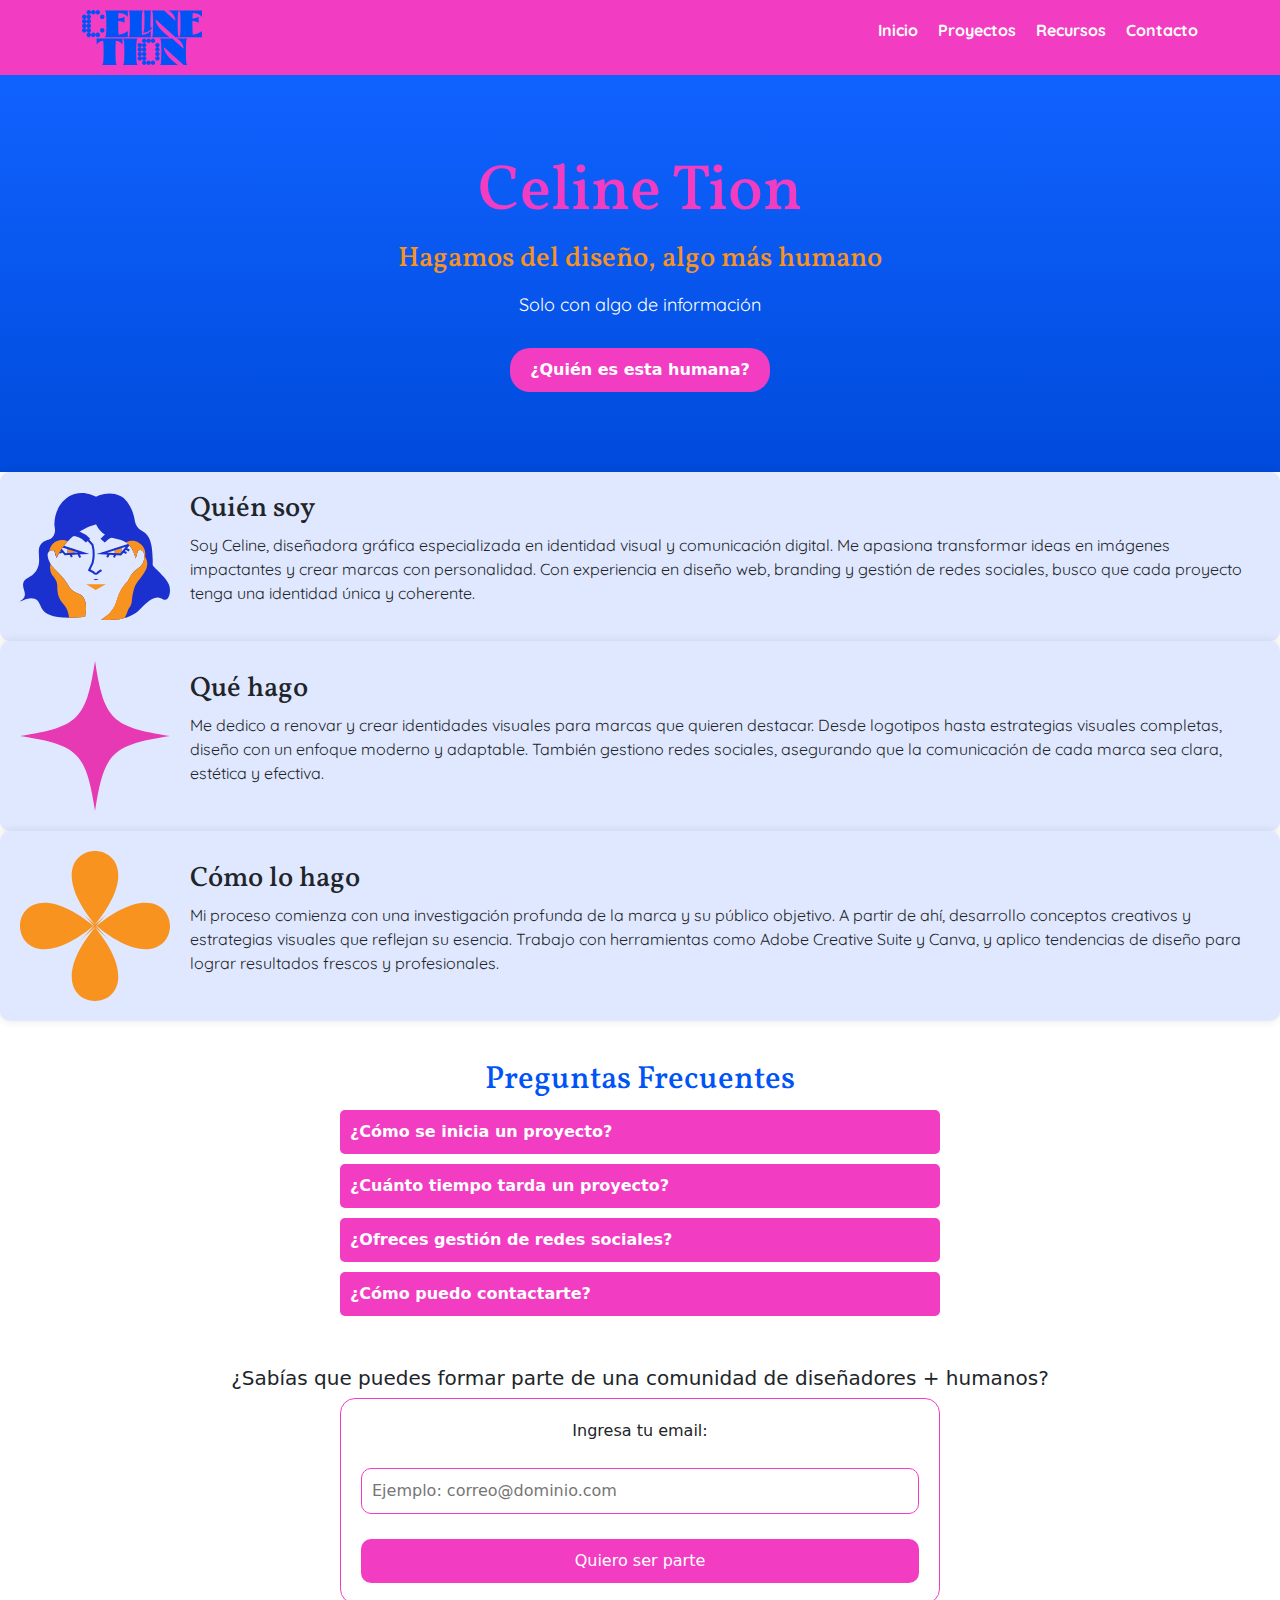
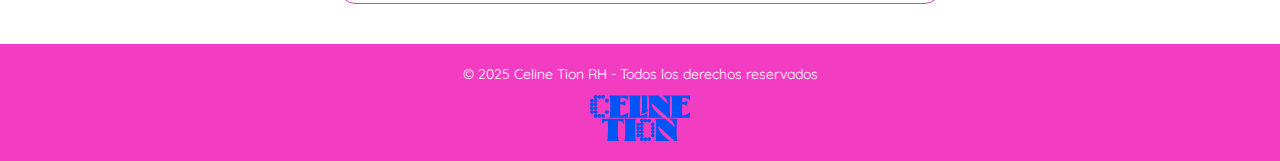
==== commit ff8cf207: "Añado menu hamburger para mobile (me había olvidado ups)" ====
--- a/index.html
+++ b/index.html
@@ -18,18 +18,26 @@
 </head>
 <body>
     <header>
-        <div class="container">
-            <img src="../assets/logo_2.svg" alt="Isotipo Celine Tion" class="logo">
-            <nav>
-                <ul class="nav">
-                    <li class="nav-item"><a class="nav-link text-white" href="/index.html">Inicio</a></li>
-                    <li class="nav-item"><a class="nav-link text-white" href="./pages/proyectos.html">Proyectos</a></li>
-                    <li class="nav-item"><a class="nav-link text-white" href="./pages/recursos.html">Recursos</a></li>
-                    <li class="nav-item"><a class="nav-link text-white" href="./pages/contacto.html">Contacto</a></li>
-                </ul>
-            </nav>
+        <div class="container header-container">
+          <img src="./assets/logo_2.svg" alt="Isotipo Celine Tion" class="logo">
+          
+          <button class="hamburger" aria-label="Abrir menú" aria-expanded="false">
+            <span></span>
+            <span></span>
+            <span></span>
+          </button>
+      
+          <nav class="nav-menu">
+            <ul class="nav-list">
+              <li><a href="/index.html">Inicio</a></li>
+              <li><a href="./pages/proyectos.html">Proyectos</a></li>
+              <li><a href="./pages/recursos.html">Recursos</a></li>
+              <li><a href="./pages/contacto.html">Contacto</a></li>
+            </ul>
+          </nav>
         </div>
-    </header>
+      </header>
+      
 
     <main>
         <section class="portada-index">
@@ -119,5 +127,17 @@
         });
     </script>
 
+
+<script>
+    const hamburger = document.querySelector('.hamburger');
+    const navList = document.querySelector('.nav-list');
+  
+    hamburger.addEventListener('click', () => {
+      const expanded = hamburger.getAttribute('aria-expanded') === 'true';
+      hamburger.setAttribute('aria-expanded', !expanded);
+      navList.classList.toggle('active');
+    });
+  </script>
+  
 </body>
 </html>
--- a/styles/style.css
+++ b/styles/style.css
@@ -173,6 +173,62 @@
 }
 header .nav .nav-link:hover {
   color: #F8931F !important;
+}
+
+.header-container {
+  display: flex;
+  justify-content: space-between;
+  align-items: center;
+  position: relative;
+}
+
+.hamburger {
+  display: none;
+  flex-direction: column;
+  gap: 5px;
+  background: none;
+  border: none;
+  cursor: pointer;
+}
+.hamburger span {
+  width: 25px;
+  height: 3px;
+  background-color: white;
+  display: block;
+  border-radius: 2px;
+}
+@media (max-width: 768px) {
+  .hamburger {
+    display: flex;
+  }
+}
+
+.nav-menu .nav-list {
+  display: flex;
+  gap: 20px;
+  list-style: none;
+}
+.nav-menu .nav-list li a {
+  color: white;
+  text-decoration: none;
+  font-weight: bold;
+}
+.nav-menu .nav-list li a:hover {
+  color: #F8931F;
+}
+@media (max-width: 768px) {
+  .nav-menu .nav-list {
+    flex-direction: column;
+    background-color: #F23DC2;
+    position: absolute;
+    top: 100%;
+    left: 0;
+    right: 0;
+    display: none;
+  }
+  .nav-menu .nav-list.active {
+    display: flex;
+  }
 }
 
 footer {
